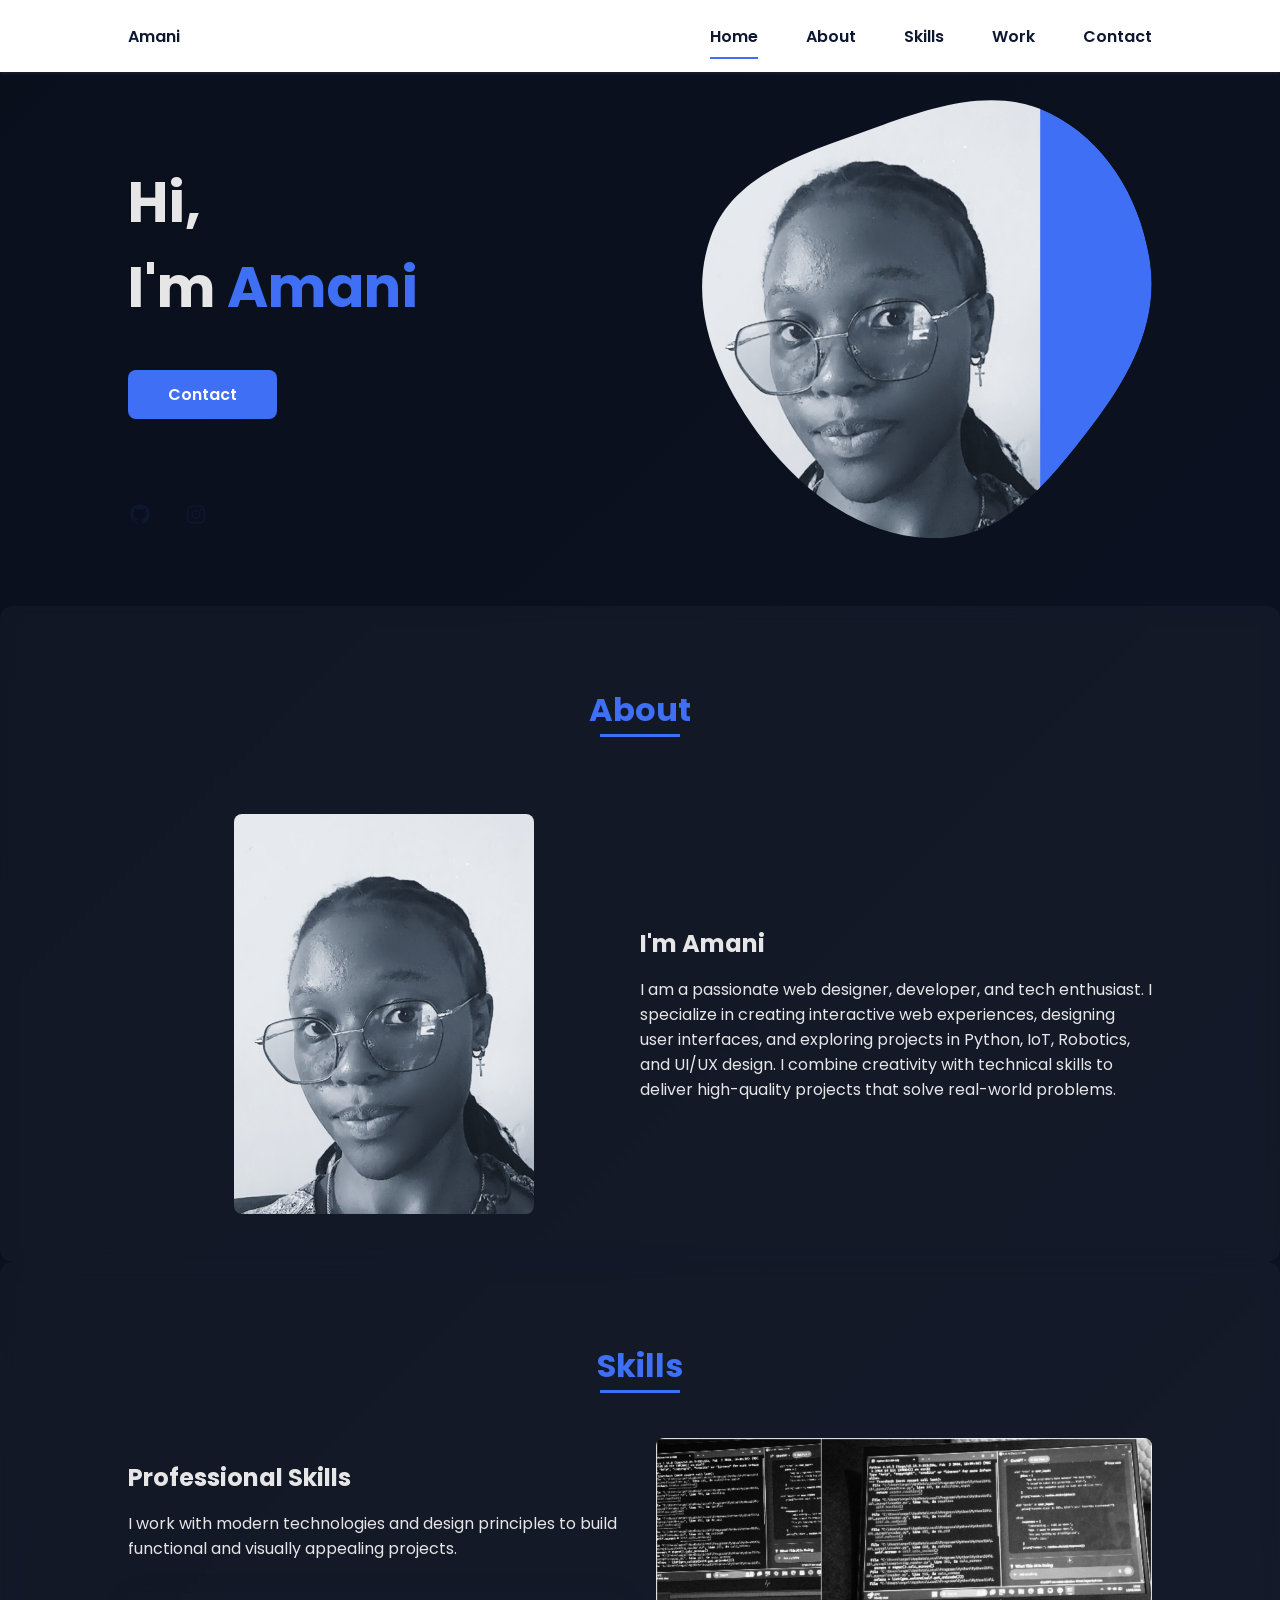
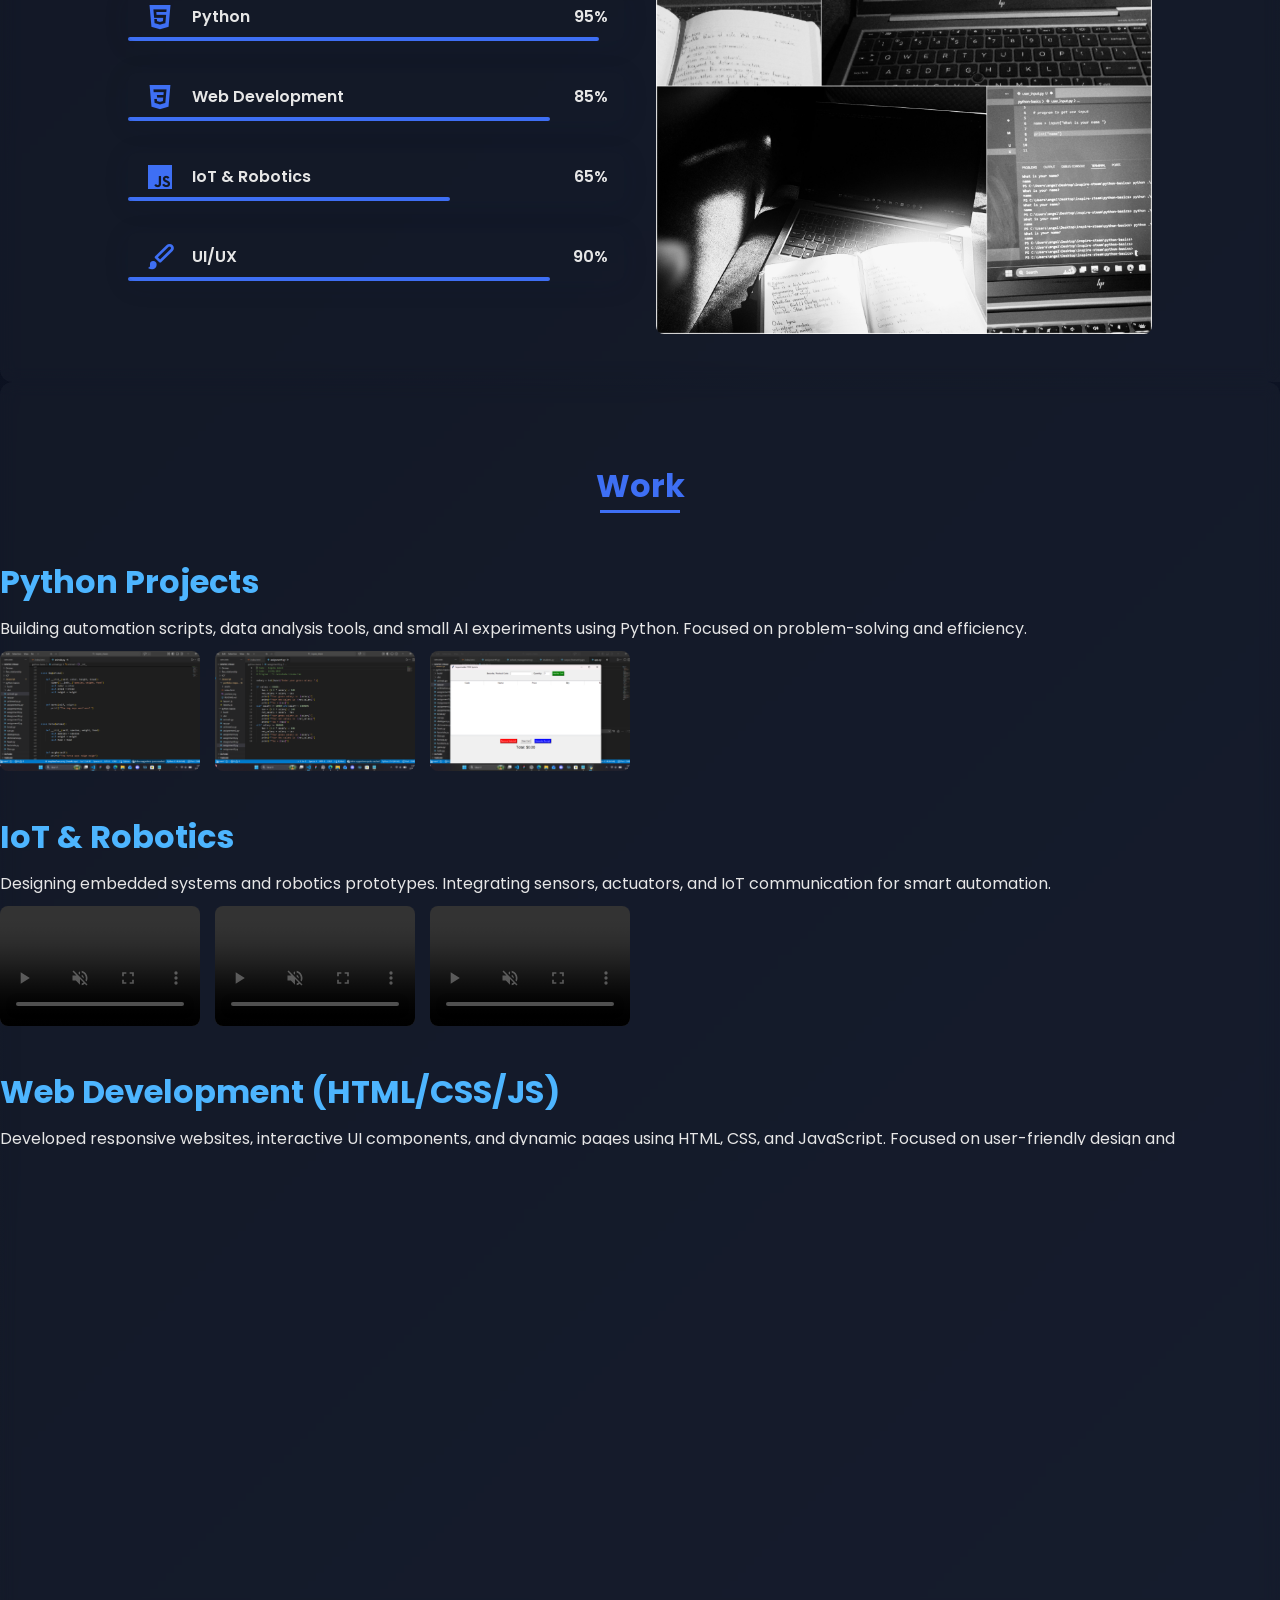
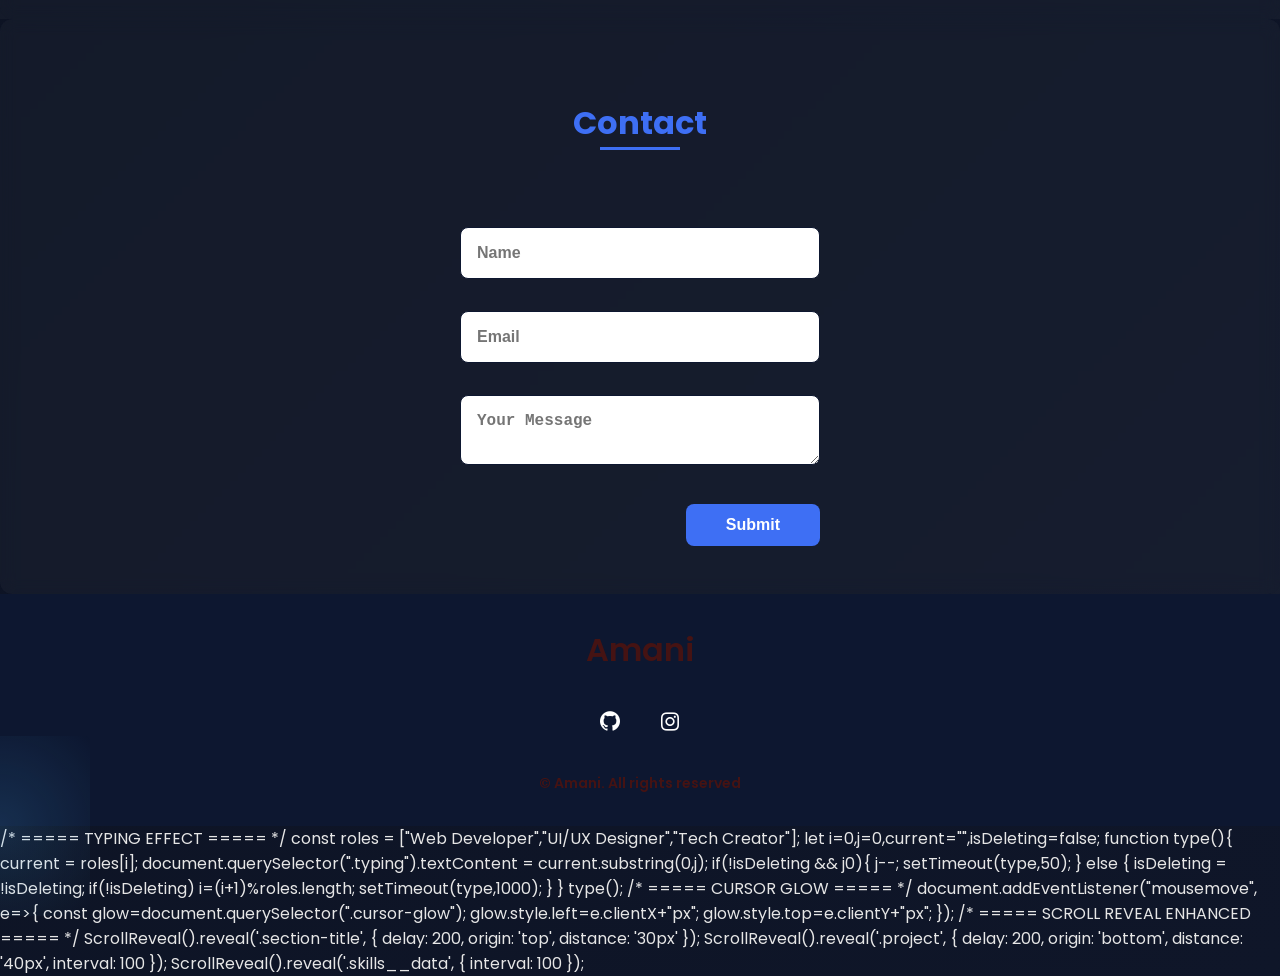
==== index.html @ 173787b5 "Update index.html" ====
<!DOCTYPE html>
<html lang="en">
<head>
    <meta charset="UTF-8">
    <meta name="viewport" content="width=device-width, initial-scale=1.0">

    <link rel="stylesheet" href="assets/css/styles.css">

    <!-- =====BOX ICONS===== -->
    <link href='https://cdn.jsdelivr.net/npm/boxicons@2.0.5/css/boxicons.min.css' rel='stylesheet'>

    <title>Amani's Portfolio</title>

    <style>
        /* ===== Modal for images/videos ===== */
        .modal {
            display: none;
            position: fixed;
            z-index: 9999;
            padding-top: 50px;
            left: 0;
            top: 0;
            width: 100%;
            height: 100%;
            overflow: auto;
            background-color: rgba(0,0,0,0.8);
        }
        .modal-content {
            margin: auto;
            display: block;
            max-width: 80%;
            max-height: 80%;
            border-radius: 10px;
            animation: zoomIn 0.3s ease;
        }
        .modal-close {
            position: absolute;
            top: 20px;
            right: 35px;
            color: #fff;
            font-size: 40px;
            font-weight: bold;
            cursor: pointer;
            transition: 0.3s;
        }
        .modal-close:hover {
            color: #4db5ff;
        }
        @keyframes zoomIn {
            from {transform: scale(0.5); opacity: 0;}
            to {transform: scale(1); opacity: 1;}
        }

        /* Project gallery */
        .project-gallery {
            display: flex;
            gap: 15px;
            overflow-x: auto;
            padding: 10px 0;
        }
        .project-gallery img, .project-gallery video {
            width: 200px;
            height: 120px;
            object-fit: cover;
            border-radius: 8px;
            cursor: pointer;
            transition: transform 0.3s, box-shadow 0.3s;
        }
        .project-gallery img:hover, .project-gallery video:hover {
            transform: scale(1.05);
            box-shadow: 0 10px 20px rgba(0,0,0,0.3);
        }

        /* Widen project titles */
        .project-title {
            font-size: 2rem;
            font-weight: bold;
            margin-bottom: 10px;
            color: #4db5ff;
        }
        /* ===== DARK THEME ENHANCEMENT ===== */
        body {
            background: linear-gradient(135deg, #0a0f1c, #0f1629);
            color: #e6e6e6;
        }
        
        /* Glass effect (non-destructive) */
        .section {
            background: rgba(255,255,255,0.03);
            backdrop-filter: blur(8px);
            border-radius: 12px;
        }
        
        /* ===== LOGO UPGRADE ===== */
        .nav__logo-container {
            display: flex;
            align-items: center;
            gap: 8px;
        }
        
        .logo {
            width: 40px;
            height: 40px;
            border-radius: 50%;
            background: linear-gradient(135deg,#4db5ff,#1f3fff);
            display: flex;
            align-items: center;
            justify-content: center;
            color: #fff;
            font-weight: bold;
            box-shadow: 0 0 12px rgba(77,181,255,0.5);
            transition: 0.3s;
        }
        .logo:hover {
            transform: scale(1.1) rotate(10deg);
        }
        
        .logo-text {
            font-size: 0.8rem;
            color: #aaa;
        }
        
        /* ===== CURSOR GLOW ===== */
        .cursor-glow {
            position: fixed;
            width: 180px;
            height: 180px;
            background: radial-gradient(circle, rgba(77,181,255,0.15), transparent);
            pointer-events: none;
            transform: translate(-50%, -50%);
            z-index: 0;
        }
        
        /* ===== PROJECT HOVER DEPTH ===== */
        .project {
            transition: 0.3s;
        }
        .project:hover {
            transform: translateY(-5px);
            box-shadow: 0 10px 25px rgba(0,0,0,0.4);
        }
        
        /* ===== SMOOTH SCROLL ===== */
        html {
            scroll-behavior: smooth;
        }
    </style>
</head>
<body>
    <!--===== HEADER =====-->
    <header class="l-header">
        <nav class="nav bd-grid">
            <div>
                <a href="#" class="nav__logo">Amani</a>
            </div>

            <div class="nav__menu" id="nav-menu">
                <ul class="nav__list">
                    <li class="nav__item"><a href="#home" class="nav__link active-link">Home</a></li>
                    <li class="nav__item"><a href="#about" class="nav__link">About</a></li>
                    <li class="nav__item"><a href="#skills" class="nav__link">Skills</a></li>
                    <li class="nav__item"><a href="#work" class="nav__link">Work</a></li>
                    <li class="nav__item"><a href="#contact" class="nav__link">Contact</a></li>
                </ul>
            </div>

            <div class="nav__toggle" id="nav-toggle">
                <i class='bx bx-menu'></i>
            </div>
        </nav>
    </header>

    <main class="l-main">
        <!--===== HOME =====-->
        <section class="home bd-grid" id="home">
            <div class="home__data">
                <h1 class="home__title">Hi,<br>I'm <span class="home__title-color">Amani</span><br> <span class="typing"></span></h1>
                <a href="#contact" class="button">Contact</a>
            </div>

            <div class="home__social">
                <a href="https://github.com/angelaaa1ww-prog/inspire-steam" target="_blank" class="home__social-icon"><i class='bx bxl-github'></i></a>
                <a href="https://www.instagram.com/instrumental_amani/" target="_blank" class="home__social-icon"><i class='bx bxl-instagram' ></i></a>
            </div>

            <div class="home__img">
                <svg class="home__blob" viewBox="0 0 479 467" xmlns="http://www.w3.org/2000/svg">
                    <mask id="mask0" mask-type="alpha">
                        <path d="M9.19024 145.964C34.0253 76.5814 114.865 54.7299 184.111 29.4823C245.804 6.98884 311.86 -14.9503 370.735 14.143C431.207 44.026 467.948 107.508 477.191 174.311C485.897 237.229 454.931 294.377 416.506 344.954C373.74 401.245 326.068 462.801 255.442 466.189C179.416 469.835 111.552 422.137 65.1576 361.805C17.4835 299.81 -17.1617 219.583 9.19024 145.964Z"/>
                    </mask>
                    <g mask="url(#mask0)">
                        <path d="M9.19024 145.964C34.0253 76.5814 114.865 54.7299 184.111 29.4823C245.804 6.98884 311.86 -14.9503 370.735 14.143C431.207 44.026 467.948 107.508 477.191 174.311C485.897 237.229 454.931 294.377 416.506 344.954C373.74 401.245 326.068 462.801 255.442 466.189C179.416 469.835 111.552 422.137 65.1576 361.805C17.4835 299.81 -17.1617 219.583 9.19024 145.964Z"/>
                        <image class="home__blob-img" x="0" y="-10" href="assets/img/BeautyPlus_20260223140613211_save.jpg"/>
                    </g>
                </svg>
            </div>
        </section>

        <!--===== ABOUT =====-->
        <section class="about section " id="about">
            <h2 class="section-title">About</h2>
            <div class="about__container bd-grid">
                <div class="about__img">
                    <img src="assets/img/BeautyPlus_20260223140613211_save.jpg" alt="Amani Profile Picture">
                </div>
                
                <div>
                    <h2 class="about__subtitle">I'm Amani</h2>
                    <p class="about__text">
                        I am a passionate web designer, developer, and tech enthusiast. I specialize in creating interactive web experiences, designing user interfaces, and exploring projects in Python, IoT, Robotics, and UI/UX design. I combine creativity with technical skills to deliver high-quality projects that solve real-world problems.
                    </p>           
                </div>                                   
            </div>
        </section>

        <!--===== SKILLS =====-->
        <section class="skills section" id="skills">
            <h2 class="section-title">Skills</h2>
            <div class="skills__container bd-grid">          
                <div>
                    <h2 class="skills__subtitle">Professional Skills</h2>
                    <p class="skills__text">I work with modern technologies and design principles to build functional and visually appealing projects.</p>

                    <div class="skills__data">
                        <div class="skills__names">
                            <i class='bx bxl-html5 skills__icon'></i>
                            <span class="skills__name">Python</span>
                        </div>
                        <div class="skills__bar skills__html"></div>
                        <div><span class="skills__percentage">95%</span></div>
                    </div>

                    <div class="skills__data">
                        <div class="skills__names">
                            <i class='bx bxl-css3 skills__icon'></i>
                            <span class="skills__name">Web Development</span>
                        </div>
                        <div class="skills__bar skills__css"></div>
                        <div><span class="skills__percentage">85%</span></div>
                    </div>

                    <div class="skills__data">
                        <div class="skills__names">
                            <i class='bx bxl-javascript skills__icon' ></i>
                            <span class="skills__name">IoT & Robotics</span>
                        </div>
                        <div class="skills__bar skills__js"></div>
                        <div><span class="skills__percentage">65%</span></div>
                    </div>

                    <div class="skills__data">
                        <div class="skills__names">
                            <i class='bx bxs-paint skills__icon'></i>
                            <span class="skills__name">UI/UX</span>
                        </div>
                        <div class="skills__bar skills__ux"></div>
                        <div><span class="skills__percentage">90%</span></div>
                    </div>
                </div>
                
                <div>              
                    <img src="assets/img/1234.jpg" alt="" class="skills__img">
                </div>
            </div>
        </section>

        <!--===== WORK =====-->
        <section class="work section" id="work">
            <h2 class="section-title">Work</h2>
            
            <!-- Python Project -->
            <div class="project">
                <h3 class="project-title">Python Projects</h3>
                <p>Building automation scripts, data analysis tools, and small AI experiments using Python. Focused on problem-solving and efficiency.</p>
                <div class="project-gallery">
                    <img src="assets/img/Screenshot 2026-03-26 153651.png" alt="Python Demo 1" onclick="openModal(this)">
                    <img src="assets/img/Screenshot 2026-03-26 153902.png" alt="Python Demo 2" onclick="openModal(this)">
                    <img src="assets/img/Screenshot 2026-03-26 154203.png" alt="Python Demo 3" onclick="openModal(this)">
                </div>
            </div>

            <!-- IoT & Robotics Project -->
            <div class="project">
                <h3 class="project-title">IoT & Robotics</h3>
                <p>Designing embedded systems and robotics prototypes. Integrating sensors, actuators, and IoT communication for smart automation.</p>
                <div class="project-gallery">
                    <video src="assets/img/demo2.mp4" onclick="openModal(this)" controls muted></video>
                    <video src="assets/img/demo1.mp4" onclick="openModal(this)" controls muted></video>
                    <video src="assets/img/demo.mp4" onclick="openModal(this)" controls muted></video>
                   
                </div>
            </div>

            <!-- Web Development Project -->
            <div class="project">
                <h3 class="project-title">Web Development (HTML/CSS/JS)</h3>
                <p>Developed responsive websites, interactive UI components, and dynamic pages using HTML, CSS, and JavaScript. Focused on user-friendly design and performance.</p>
                <div class="project-gallery">
                    <img src="assets/img/Screenshot 2026-03-26 154733.png" alt="Web Demo 1" onclick="openModal(this)">
                    <img src="assets/img/Screenshot 2026-03-26 154754.png" alt="Web Demo 2" onclick="openModal(this)">
                    <img src="assets/img/Screenshot 2026-03-26 155034.png" alt="Web Demo 3" onclick="openModal(this)">
                </div>
            </div>

            <!-- UI/UX Project -->
            <div class="project">
                <h3 class="project-title">UI/UX Design</h3>
                <p>Creating wireframes, prototypes, and visual designs to improve usability and user experience across web and mobile platforms.</p>
                <div class="project-gallery">
                    <img src="assets/img/uiux1.jpg" alt="UI/UX Demo 1" onclick="openModal(this)">
                    <img src="assets/img/uiux2.jpg" alt="UI/UX Demo 2" onclick="openModal(this)">
                    <img src="assets/img/uiux3.jpg" alt="UI/UX Demo 3" onclick="openModal(this)">
                </div>
            </div>
        </section>

        <!--===== CONTACT =====-->
        <section class="contact section" id="contact">
            <h2 class="section-title">Contact</h2>

            <div class="contact__container bd-grid">
                <form action="" class="contact__form">
                    <input type="text" placeholder="Name" class="contact__input">
                    <input type="email" placeholder="Email" class="contact__input">
                    <textarea placeholder="Your Message" class="contact__input"></textarea>
                    <input type="submit" value="Submit" class="contact__button button">
                </form>
            </div>
        </section>
    </main>

    <!--===== FOOTER =====-->
    <footer class="footer">
        <p class="footer__title">Amani</p>
        <div class="footer__social">
            <a href="https://github.com/angelaaa1ww-prog/Amani" class="footer__icon"><i class='bx bxl-github' ></i></a>
            <a href="https://www.instagram.com/instrumental_amani/" class="footer__icon"><i class='bx bxl-instagram' ></i></a>
        </div>
        <p class="footer__copy">&#169; Amani. All rights reserved</p>
    </footer>

    <!--===== SCROLL REVEAL =====-->
    <script src="https://unpkg.com/scrollreveal"></script>

    <!--===== MAIN JS =====-->
    <script src="assets/js/main.js"></script>

    <script>
        // Modal open/close
        function openModal(element){
            let modal = document.createElement('div');
            modal.className = 'modal';
            modal.onclick = function(){ document.body.removeChild(modal); };
            
            let content;
            if(element.tagName === 'IMG'){
                content = document.createElement('img');
                content.src = element.src;
            } else if(element.tagName === 'VIDEO'){
                content = document.createElement('video');
                content.src = element.src;
                content.controls = true;
                content.autoplay = true;
            }
            content.className = 'modal-content';
            modal.appendChild(content);

            let closeBtn = document.createElement('span');
            closeBtn.innerHTML = '&times;';
            closeBtn.className = 'modal-close';
            closeBtn.onclick = function(e){
                e.stopPropagation();
                document.body.removeChild(modal);
            };
            modal.appendChild(closeBtn);

            document.body.appendChild(modal);
            modal.style.display = 'block';
        }
    </script>
    <div class="cursor-glow"></div>
            /* ===== TYPING EFFECT ===== */
        const roles = ["Web Developer","UI/UX Designer","Tech Creator"];
        let i=0,j=0,current="",isDeleting=false;
        
        function type(){
            current = roles[i];
            document.querySelector(".typing").textContent = current.substring(0,j);
        
            if(!isDeleting && j<current.length){
                j++;
                setTimeout(type,100);
            } else if(isDeleting && j>0){
                j--;
                setTimeout(type,50);
            } else {
                isDeleting = !isDeleting;
                if(!isDeleting) i=(i+1)%roles.length;
                setTimeout(type,1000);
            }
        }
        type();
        
        /* ===== CURSOR GLOW ===== */
        document.addEventListener("mousemove", e=>{
            const glow=document.querySelector(".cursor-glow");
            glow.style.left=e.clientX+"px";
            glow.style.top=e.clientY+"px";
        });
        
        /* ===== SCROLL REVEAL ENHANCED ===== */
        ScrollReveal().reveal('.section-title', { delay: 200, origin: 'top', distance: '30px' });
        ScrollReveal().reveal('.project', { delay: 200, origin: 'bottom', distance: '40px', interval: 100 });
        ScrollReveal().reveal('.skills__data', { interval: 100 });
</body>
</html>
---- assets/css/styles.css ----
@import url(https://fonts.googleapis.com/css2?family=Poppins:wght@400;600;700&display=swap);h1,h2,p,ul{margin:0}.footer__social,.nav__item,.section-title,.skills__text{margin-bottom:var(--mb-4)}.bd-grid,.skills__icon{margin-right:var(--mb-2)}.button,.contact__input,.footer,.nav,.skills__data{font-weight:var(--font-semi)}:root{--header-height:3rem;--font-semi:600;--hue-color:224;--first-color:hsl(var(--hue-color), 89%, 60%);--second-color:hsl(var(--hue-color), 56%, 12%);--body-font:"Poppins",sans-serif;--big-font-size:2rem;--h2-font-size:1.25rem;--normal-font-size:.938rem;--smaller-font-size:.75rem;--mb-2:1rem;--mb-4:2rem;--mb-5:2.5rem;--mb-6:3rem;--z-back:-10;--z-fixed:100}@media screen and (min-width:968px){:root{--big-font-size:3.5rem;--h2-font-size:2rem;--normal-font-size:1rem;--smaller-font-size:.875rem}}*,::after,::before{box-sizing:border-box}html{scroll-behavior:smooth}body{margin:var(--header-height) 0 0 0;font-family:var(--body-font);font-size:var(--normal-font-size);color:var(--second-color)}ul{padding:0;list-style:none}a{text-decoration:none}img{max-width:100%;height:auto;display:block}.section-title{position:relative;font-size:var(--h2-font-size);color:var(--first-color);margin-top:var(--mb-2);text-align:center}.section-title::after{position:absolute;content:"";width:64px;height:.18rem;left:0;right:0;margin:auto;top:2rem;background-color:var(--first-color)}.section{padding-top:3rem;padding-bottom:2rem}.bd-grid{max-width:1024px;display:grid;margin-left:var(--mb-2)}.l-header{width:100%;position:fixed;top:0;left:0;z-index:var(--z-fixed);background-color:#fff;box-shadow:0 1px 4px rgba(146,161,176,.15)}.skills__data,.work__img{box-shadow:0 4px 25px rgba(14,36,49,.15);border-radius:.5rem}.nav{height:var(--header-height);display:flex;justify-content:space-between;align-items:center}@media screen and (max-width:767px){.nav__menu{position:fixed;top:var(--header-height);right:-100%;width:80%;height:100%;padding:2rem;background-color:var(--second-color);transition:.5s}}.home,.nav__link,.nav__link:hover{position:relative}.button,.skills__bar{background-color:var(--first-color)}.nav__link{color:#fff}.nav__logo,.nav__toggle{color:var(--second-color)}.active-link::after,.nav__link:hover::after{position:absolute;content:"";width:100%;height:.18rem;left:0;top:2rem;background-color:var(--first-color)}.nav__toggle{font-size:1.5rem;cursor:pointer}.home__social-icon:hover,.home__title-color{color:var(--first-color)}.show{right:0}.home{row-gap:5rem;padding:4rem 0 5rem}.home__data{align-self:center}.home__title{font-size:var(--big-font-size);margin-bottom:var(--mb-5)}.about__subtitle,.home__social-icon,.skills__subtitle{margin-bottom:var(--mb-2)}.home__social{display:flex;flex-direction:column}.home__social-icon{width:max-content;font-size:1.5rem;color:var(--second-color)}.home__img{position:absolute;right:0;bottom:0;width:260px}.home__blob{fill:var(--first-color)}.home__blob-img{width:360px}.button{display:inline-block;color:#fff;padding:.75rem 2.5rem;border-radius:.5rem;transition:.3s}.button:hover{box-shadow:0 10px 36px rgba(0,0,0,.15)}.about__container,.skills__container{row-gap:2rem;text-align:center}.contact__input,.footer__title,.skills__data{margin-bottom:var(--mb-4)}.about__img{justify-self:center}.about__img img{width:200px;border-radius:.5rem}.skills__data{display:flex;justify-content:space-between;align-items:center;position:relative;padding:.5rem 1rem}.skills__icon{font-size:2rem;color:var(--first-color)}.contact__button,.contact__input{outline:0;font-size:var(--normal-font-size)}.skills__names{display:flex;align-items:center}.skills__bar{position:absolute;left:0;bottom:0;height:.25rem;border-radius:.5rem;z-index:var(--z-back)}.skills__html{width:95%}.skills__css,.skills__ux{width:85%}.skills__js{width:65%}.skills__img{border-radius:.5rem}.work__container{row-gap:2rem}.work__img{overflow:hidden}.work__img img{transition:1s}.work__img img:hover{transform:scale(1.1)}.contact__input{width:100%;padding:1rem;border-radius:.5rem;border:1.5px solid var(--second-color)}.contact__button{display:block;border:none;cursor:pointer;margin-left:auto}.footer{background-color:var(--second-color);color:#451313;text-align:center;padding:2rem 0}.footer__title{font-size:2rem}.footer__icon{font-size:1.5rem;color:#fff;margin:0 var(--mb-2)}.footer__copy{font-size:var(--smaller-font-size)}@media screen and (max-width:320px){.home{row-gap:2rem}.home__img{width:200px}}@media screen and (min-width:576px){.home{padding:4rem 0 2rem}.home__social{padding-top:0;padding-bottom:2.5rem;flex-direction:row;align-self:flex-end}.home__social-icon{margin-bottom:0;margin-right:var(--mb-4)}.home__img{width:300px;bottom:25%}.about__container{grid-template-columns:repeat(2,1fr);align-items:center;text-align:initial}.skills__container{grid-template-columns:0.7fr;justify-content:center;column-gap:1rem}.work__container{grid-template-columns:repeat(2,1fr);column-gap:2rem;padding-top:2rem}.contact__form{width:360px;padding-top:2rem}.contact__container{justify-items:center}}@media screen and (min-width:768px){body{margin:0}.section{padding-top:4rem;padding-bottom:3rem}.section-title{margin-bottom:var(--mb-6)}.section-title::after{width:80px;top:3rem}.nav{height:calc(var(--header-height) + 1.5rem)}.nav__list{display:flex;padding-top:0}.nav__item{margin-left:var(--mb-6);margin-bottom:0}.nav__toggle{display:none}.nav__link{color:var(--second-color)}.home{padding:8rem 0 2rem}.home__img{width:400px;bottom:10%}.about__container{padding-top:2rem}.about__img img{width:300px}.skills__container{grid-template-columns:repeat(2,1fr);column-gap:2rem;align-items:center;text-align:initial}.work__container{grid-template-columns:repeat(3,1fr);column-gap:2rem}}@media screen and (min-width:992px){.bd-grid{margin-left:auto;margin-right:auto}.home{padding:10rem 0 2rem}.home__img{width:450px}}
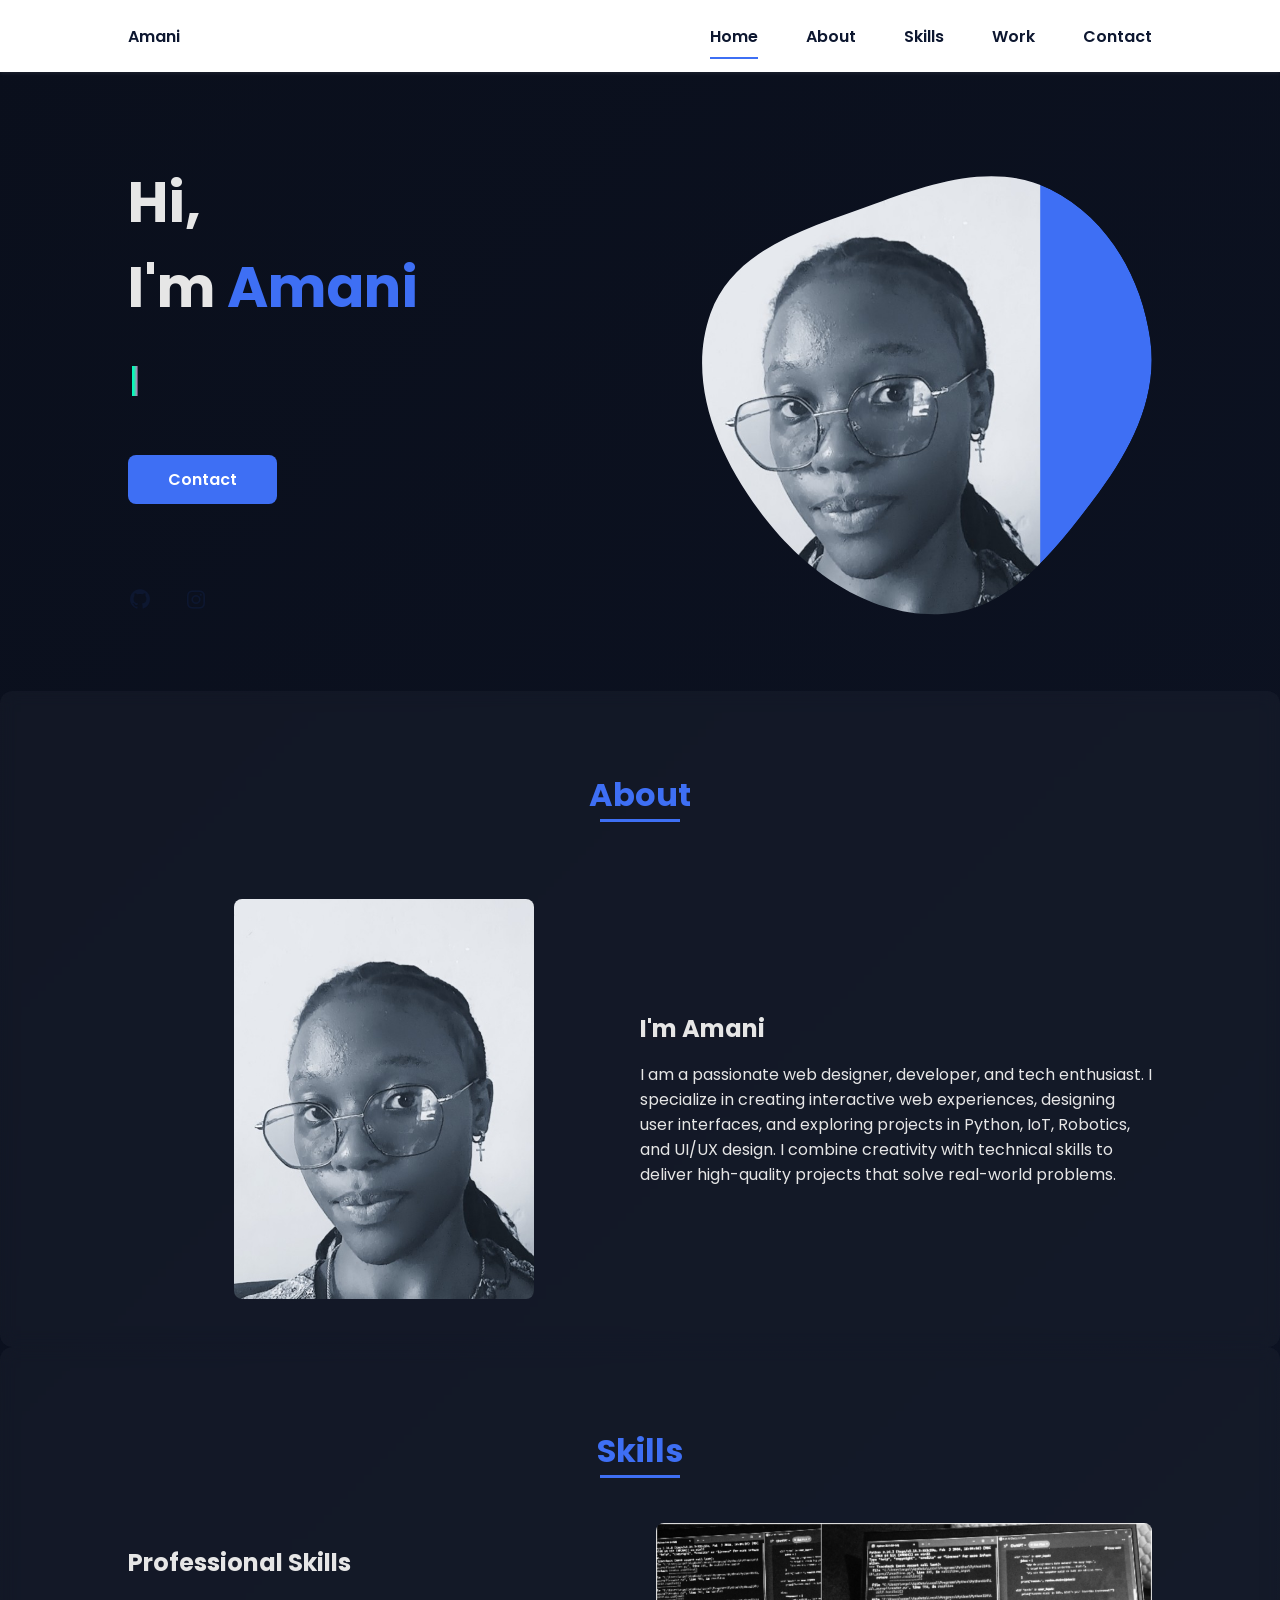
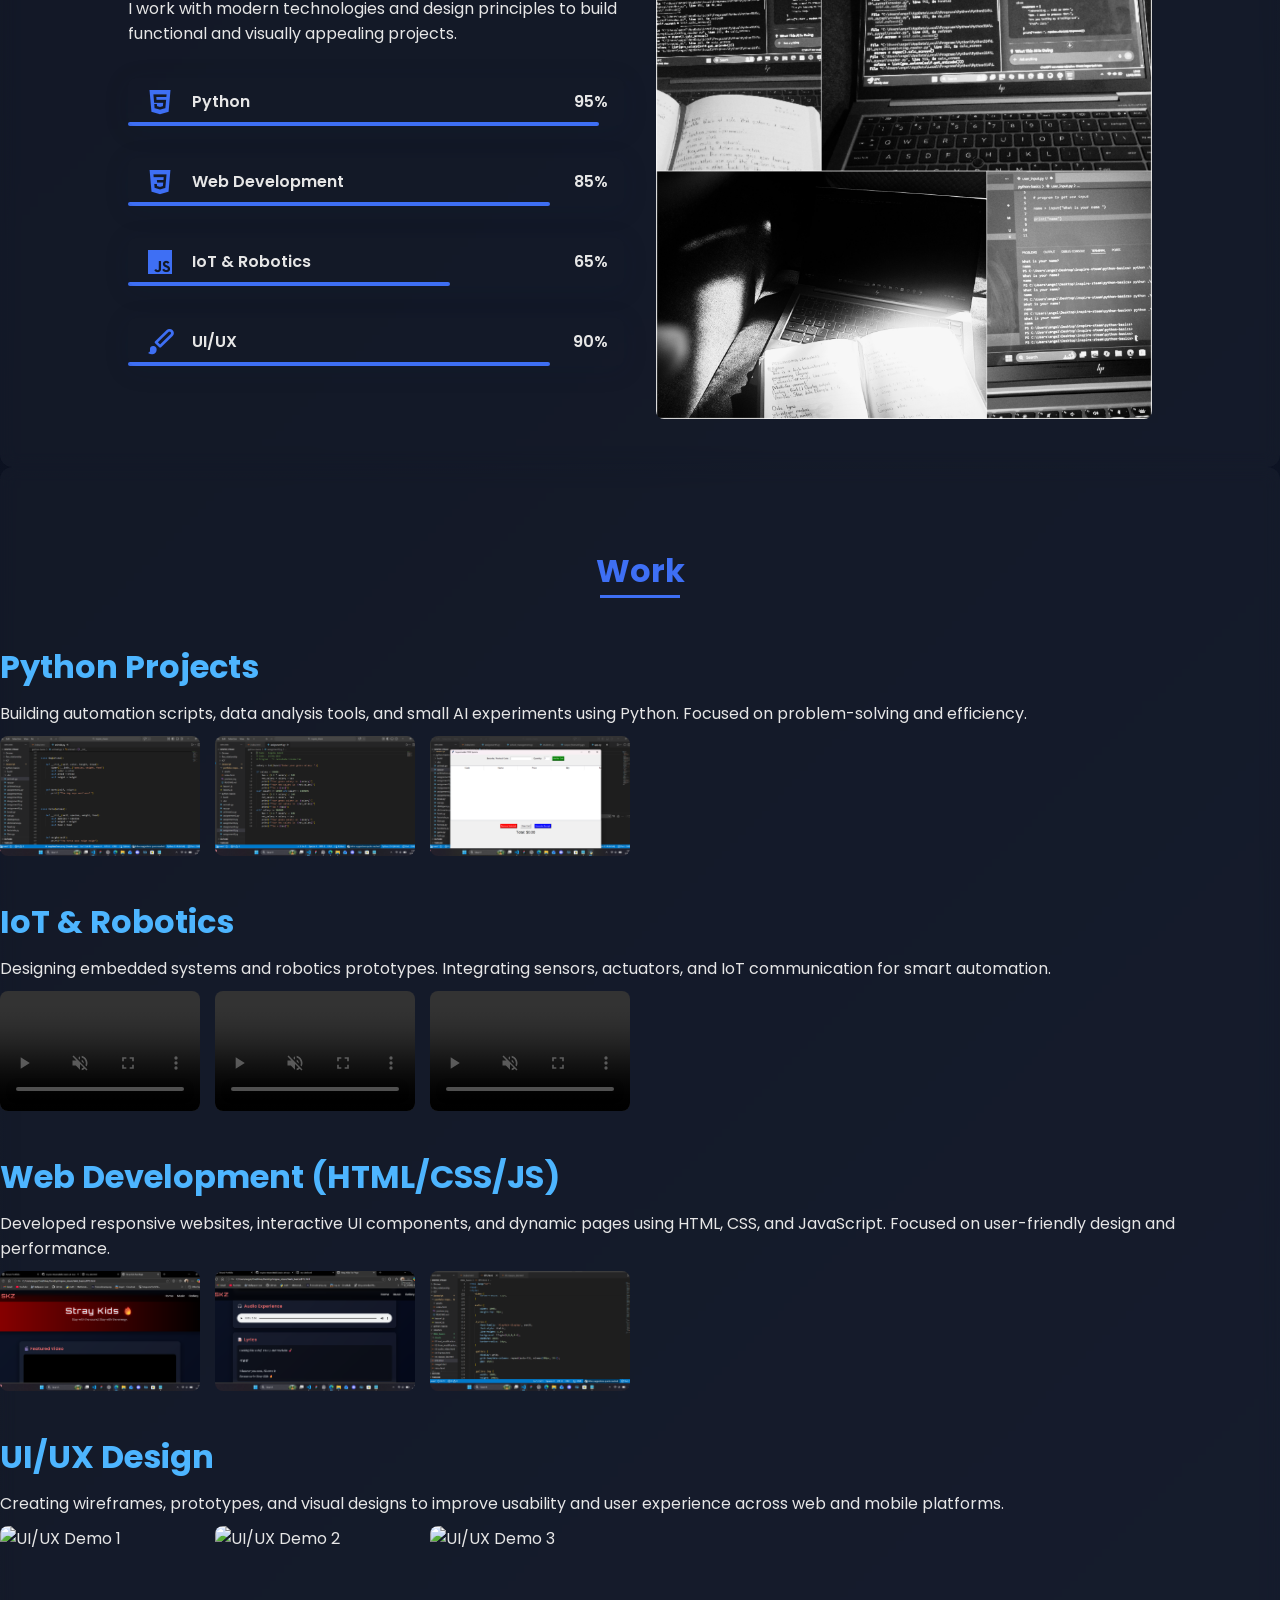
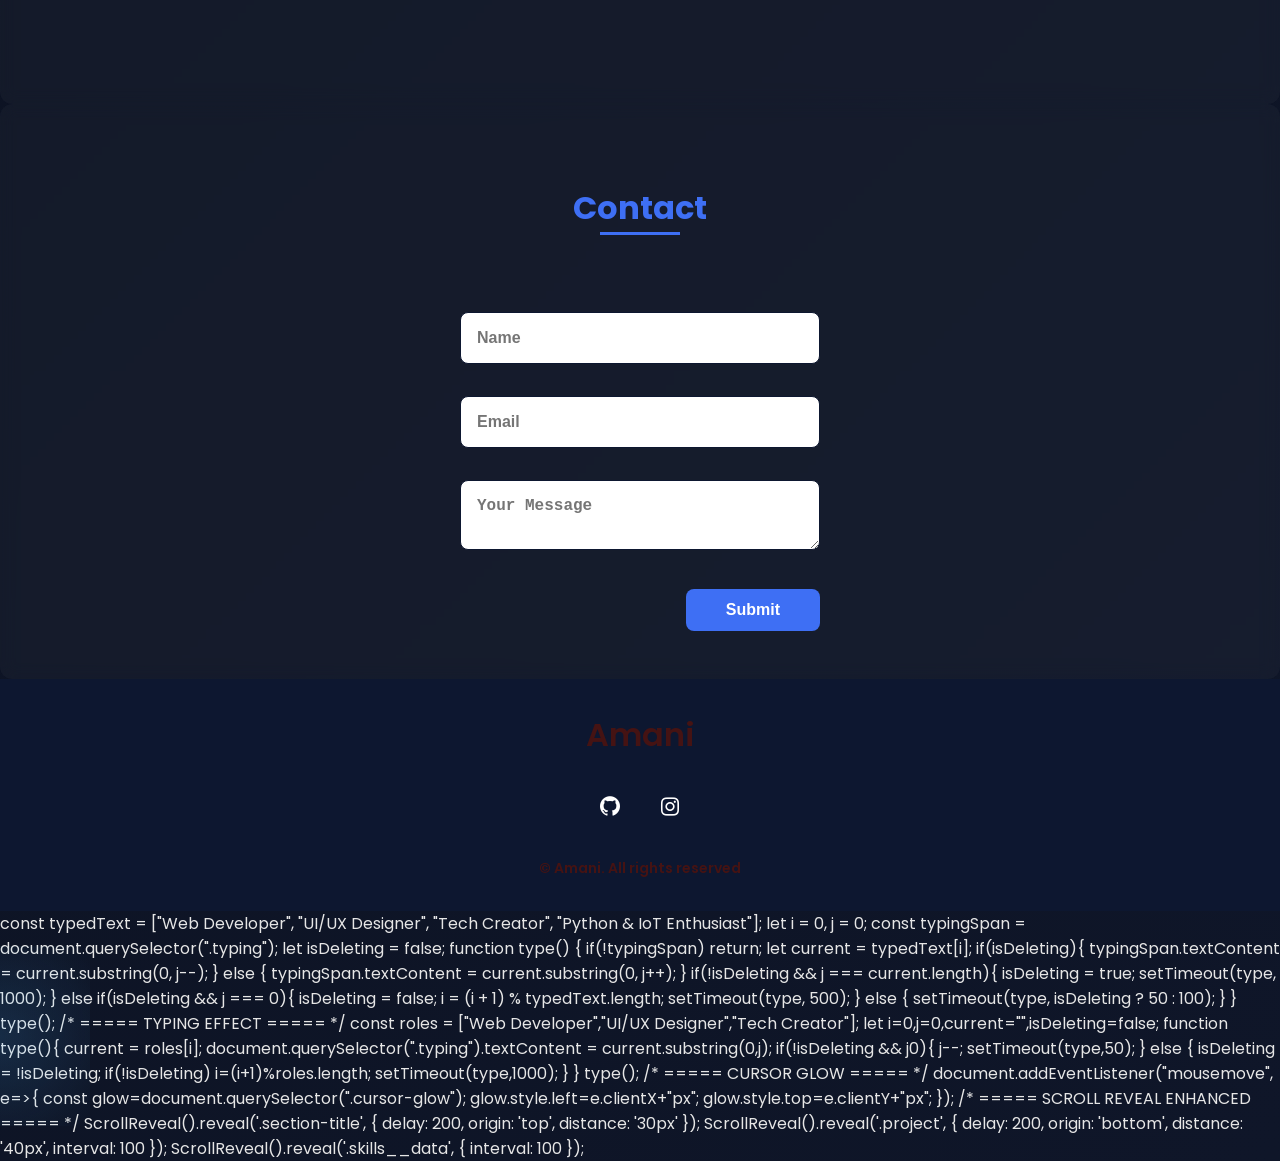
==== commit 1e3eb94b: "Update index.html" ====
--- a/index.html
+++ b/index.html
@@ -144,6 +144,43 @@
         html {
             scroll-behavior: smooth;
         }
+        /* ===== HERO TYPING COLOR ===== */
+        .typing {
+            color: #4db5ff; /* bright blue, matches accent */
+            font-weight: bold;
+            font-size: 2rem; /* similar size to "A Web Designer" */
+            display: inline-block;
+        }
+        /* Gradient + Glow typing effect */
+    .typing {
+        font-weight: bold;
+        font-size: 2rem;
+        display: inline-block;
+        background: linear-gradient(90deg, #4db5ff, #00ffb3, #ff4db5);
+        -webkit-background-clip: text;
+        -webkit-text-fill-color: transparent;
+        animation: glow 1.5s ease-in-out infinite alternate;
+        position: relative;
+    }
+    
+    .typing::after {
+        content: '|';
+        margin-left: 2px;
+        animation: blink 0.7s infinite;
+    }
+    
+    /* glow pulse */
+    @keyframes glow {
+        0% { filter: drop-shadow(0 0 5px #4db5ff); }
+        50% { filter: drop-shadow(0 0 15px #00ffb3); }
+        100% { filter: drop-shadow(0 0 20px #ff4db5); }
+    }
+    
+    /* blinking cursor */
+    @keyframes blink {
+        0%, 50%, 100% { opacity: 1; }
+        25%, 75% { opacity: 0; }
+    }
     </style>
 </head>
 <body>
@@ -174,7 +211,9 @@
         <!--===== HOME =====-->
         <section class="home bd-grid" id="home">
             <div class="home__data">
-                <h1 class="home__title">Hi,<br>I'm <span class="home__title-color">Amani</span><br> <span class="typing"></span></h1>
+                <h1 class="home__title">Hi,<br>I'm <span class="home__title-color">Amani</span><br>
+                    <span class="typing"></span>
+                </h1>
                 <a href="#contact" class="button">Contact</a>
             </div>
 
@@ -378,6 +417,34 @@
             modal.style.display = 'block';
         }
     </script>
+            const typedText = ["Web Developer", "UI/UX Designer", "Tech Creator", "Python & IoT Enthusiast"];
+        let i = 0, j = 0;
+        const typingSpan = document.querySelector(".typing");
+        let isDeleting = false;
+        
+        function type() {
+            if(!typingSpan) return;
+        
+            let current = typedText[i];
+            if(isDeleting){
+                typingSpan.textContent = current.substring(0, j--);
+            } else {
+                typingSpan.textContent = current.substring(0, j++);
+            }
+        
+            if(!isDeleting && j === current.length){
+                isDeleting = true;
+                setTimeout(type, 1000);
+            } else if(isDeleting && j === 0){
+                isDeleting = false;
+                i = (i + 1) % typedText.length;
+                setTimeout(type, 500);
+            } else {
+                setTimeout(type, isDeleting ? 50 : 100);
+            }
+        }
+        
+        type();
     <div class="cursor-glow"></div>
             /* ===== TYPING EFFECT ===== */
         const roles = ["Web Developer","UI/UX Designer","Tech Creator"];
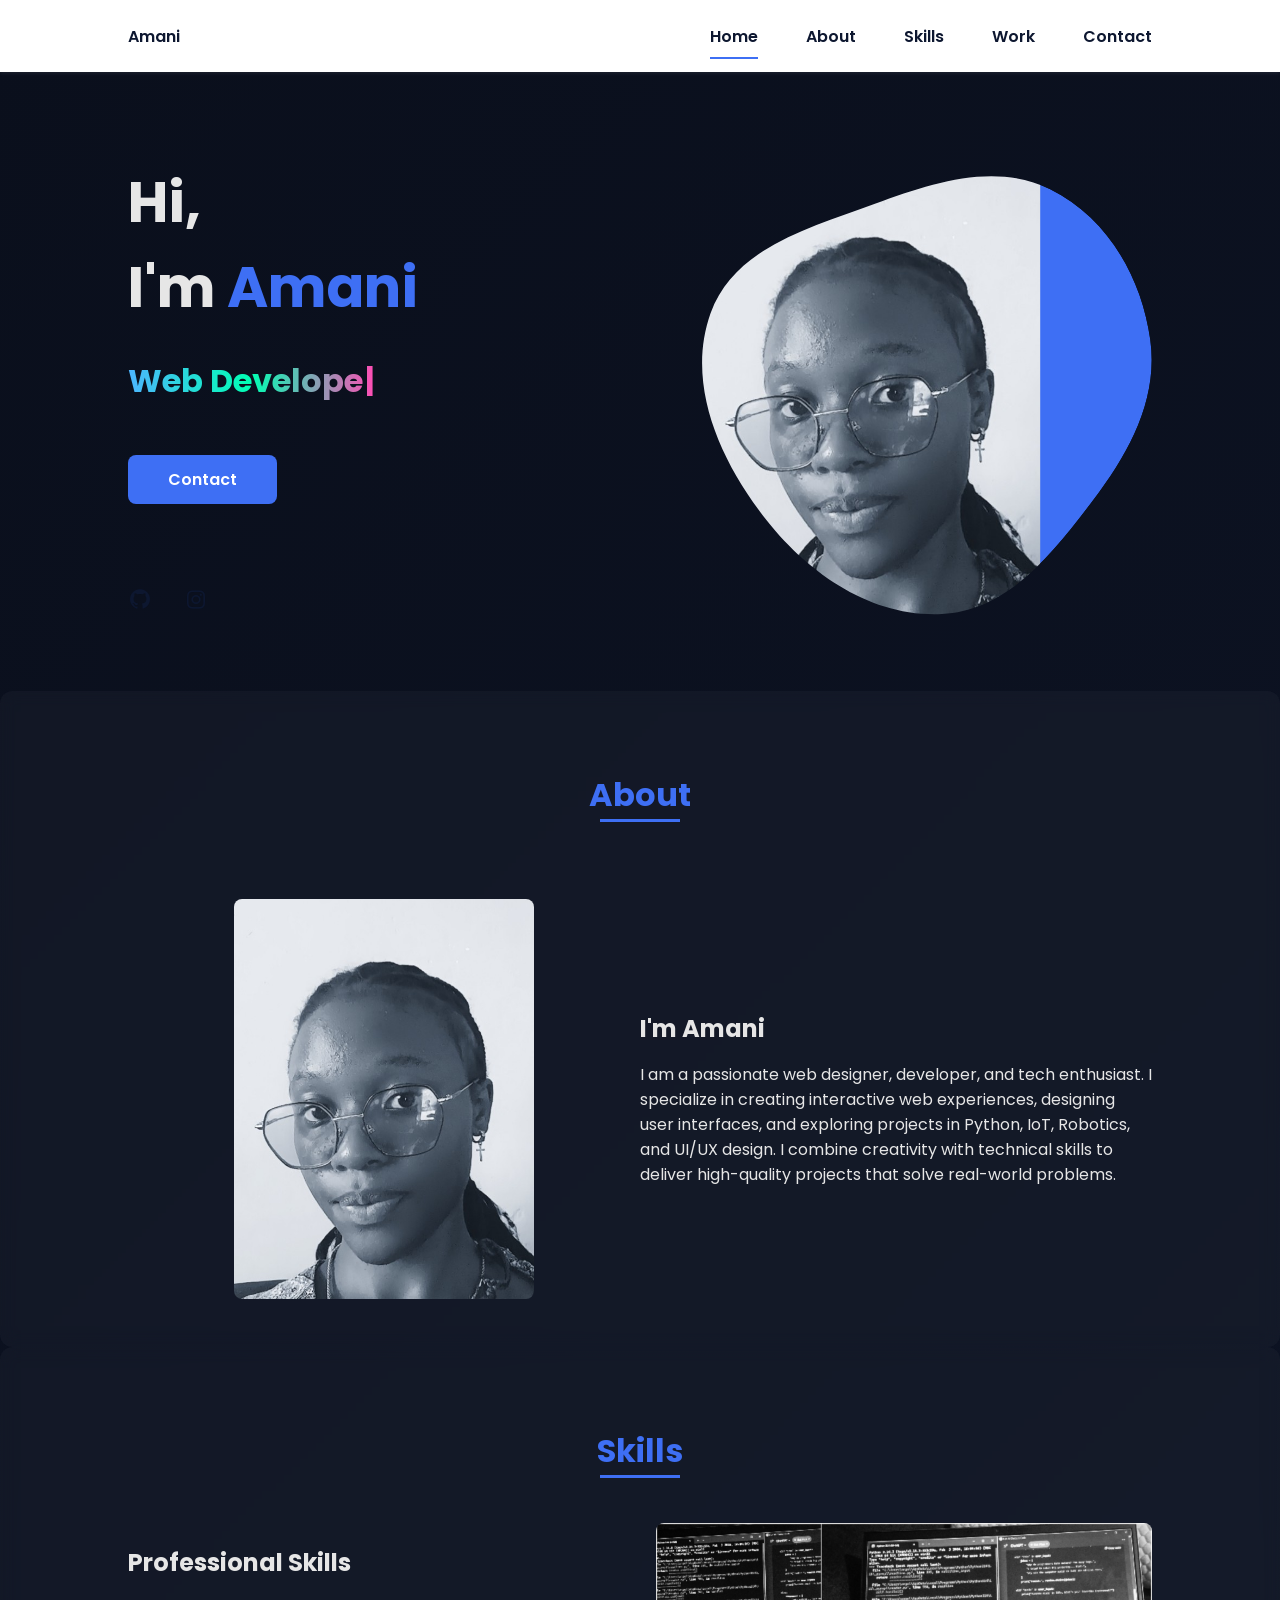
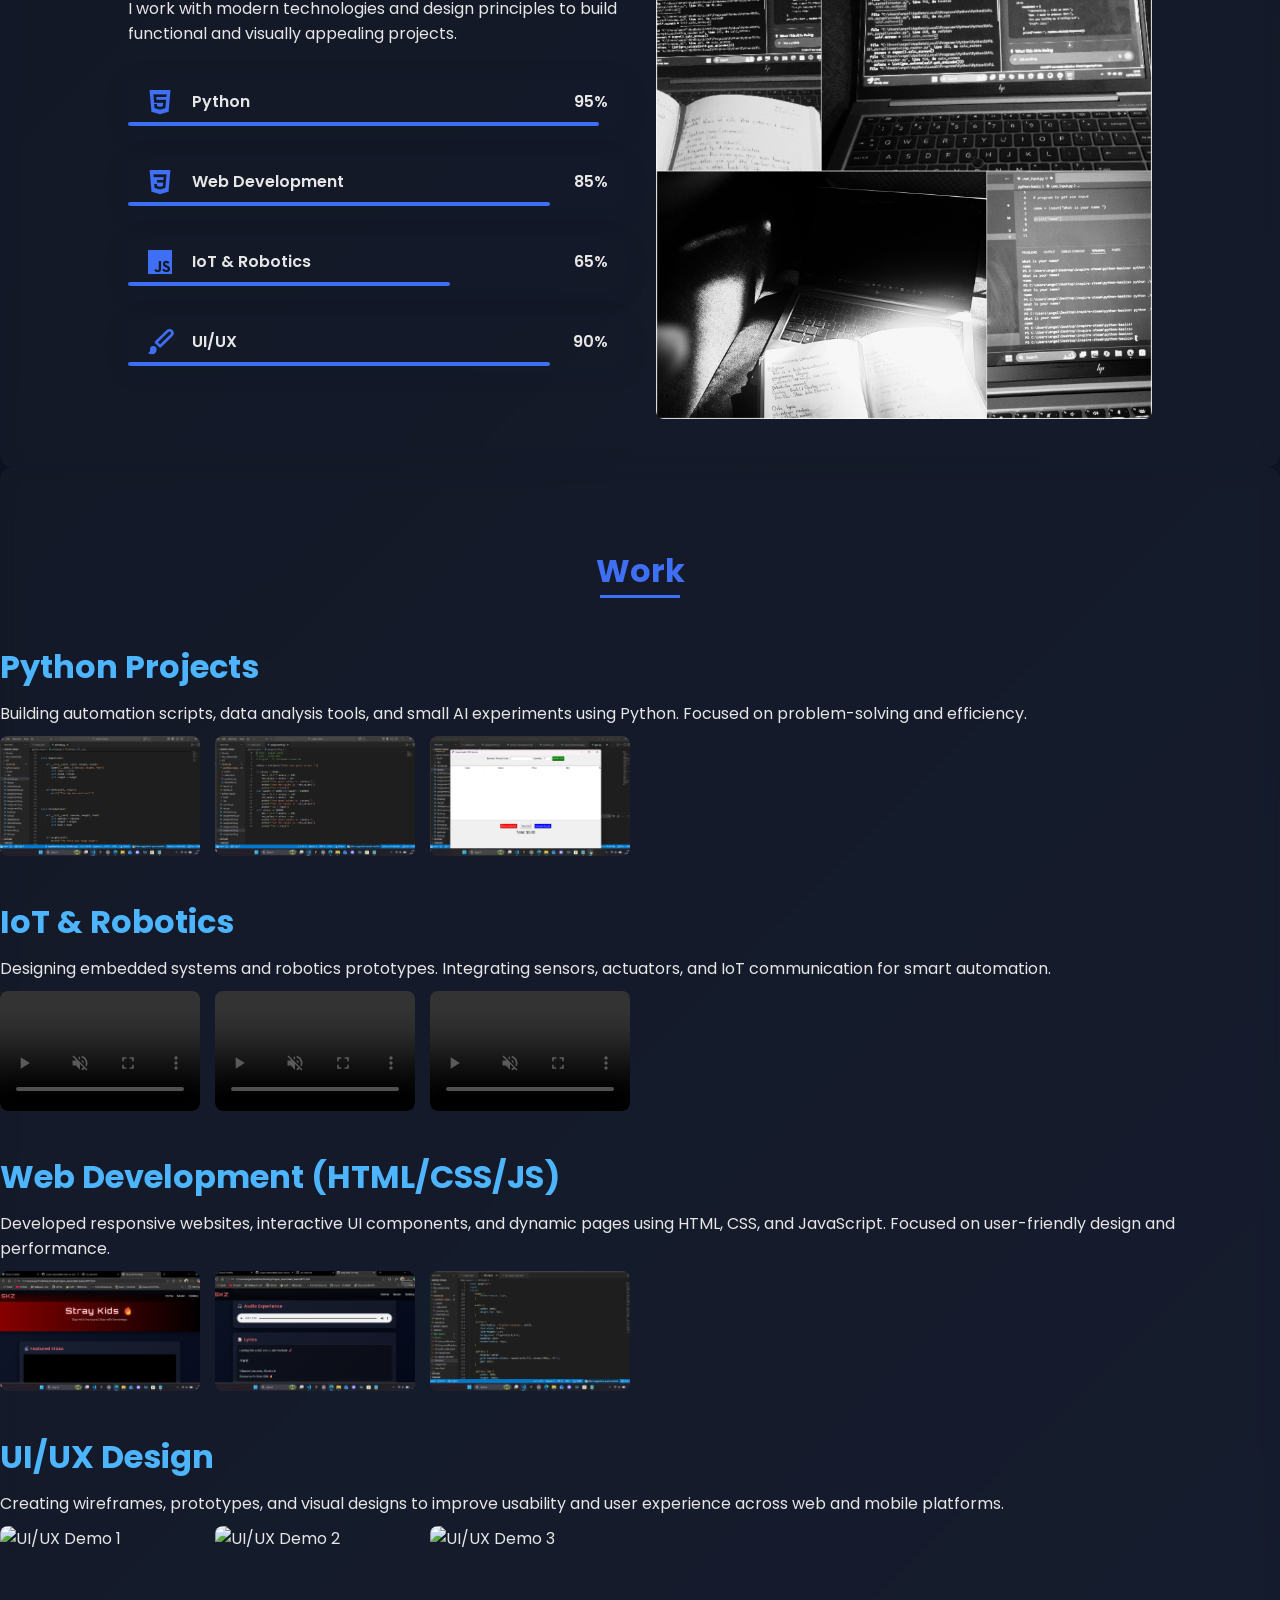
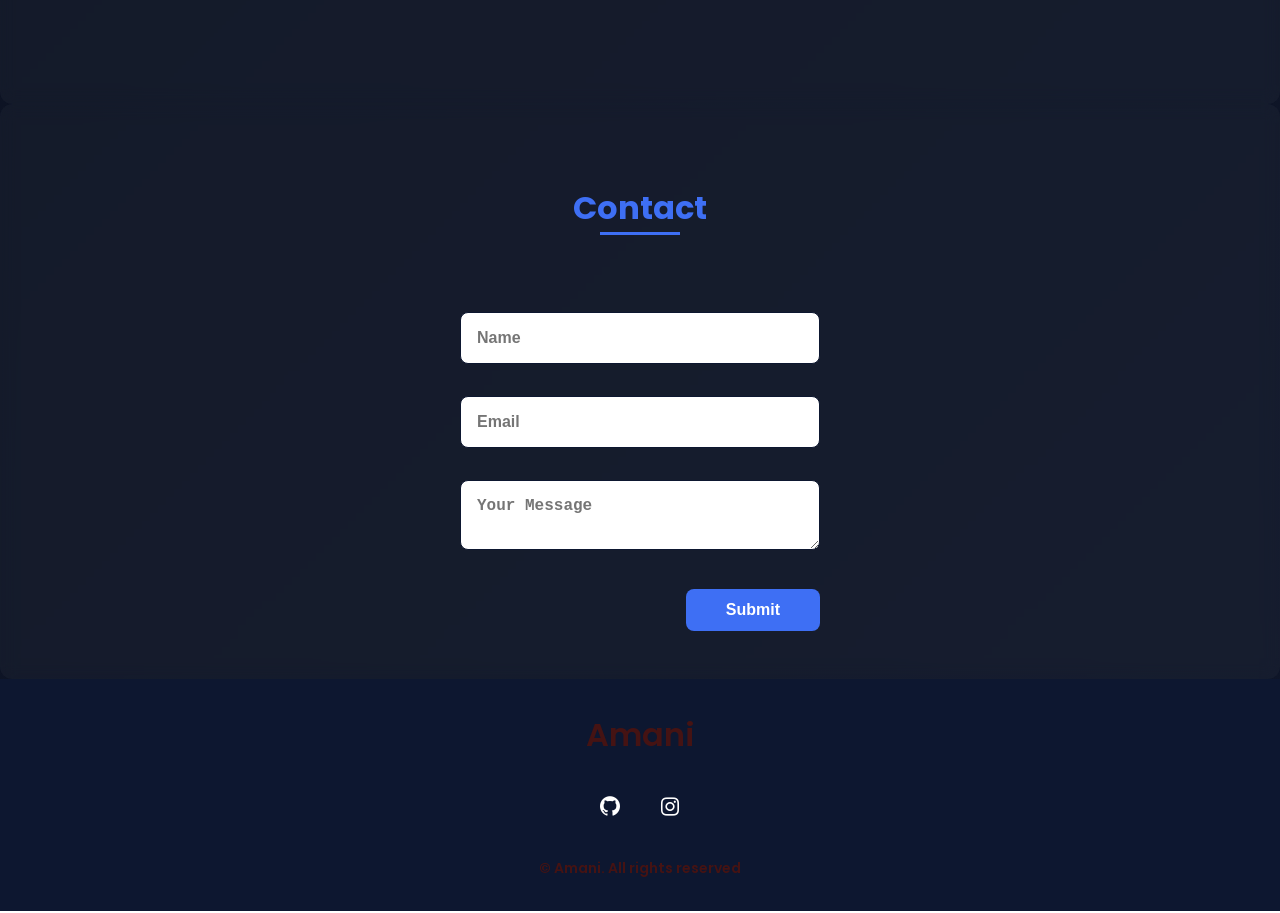
==== commit 0b81157d: "Update index.html" ====
--- a/index.html
+++ b/index.html
@@ -417,21 +417,23 @@
             modal.style.display = 'block';
         }
     </script>
-            const typedText = ["Web Developer", "UI/UX Designer", "Tech Creator", "Python & IoT Enthusiast"];
+    <script>
+    document.addEventListener("DOMContentLoaded", function() {
+        const typedText = ["Web Developer", "UI/UX Designer", "Tech Creator", "Python & IoT Enthusiast"];
         let i = 0, j = 0;
         const typingSpan = document.querySelector(".typing");
         let isDeleting = false;
-        
+    
         function type() {
             if(!typingSpan) return;
-        
+    
             let current = typedText[i];
             if(isDeleting){
                 typingSpan.textContent = current.substring(0, j--);
             } else {
                 typingSpan.textContent = current.substring(0, j++);
             }
-        
+    
             if(!isDeleting && j === current.length){
                 isDeleting = true;
                 setTimeout(type, 1000);
@@ -443,41 +445,9 @@
                 setTimeout(type, isDeleting ? 50 : 100);
             }
         }
-        
+    
         type();
-    <div class="cursor-glow"></div>
-            /* ===== TYPING EFFECT ===== */
-        const roles = ["Web Developer","UI/UX Designer","Tech Creator"];
-        let i=0,j=0,current="",isDeleting=false;
-        
-        function type(){
-            current = roles[i];
-            document.querySelector(".typing").textContent = current.substring(0,j);
-        
-            if(!isDeleting && j<current.length){
-                j++;
-                setTimeout(type,100);
-            } else if(isDeleting && j>0){
-                j--;
-                setTimeout(type,50);
-            } else {
-                isDeleting = !isDeleting;
-                if(!isDeleting) i=(i+1)%roles.length;
-                setTimeout(type,1000);
-            }
-        }
-        type();
-        
-        /* ===== CURSOR GLOW ===== */
-        document.addEventListener("mousemove", e=>{
-            const glow=document.querySelector(".cursor-glow");
-            glow.style.left=e.clientX+"px";
-            glow.style.top=e.clientY+"px";
-        });
-        
-        /* ===== SCROLL REVEAL ENHANCED ===== */
-        ScrollReveal().reveal('.section-title', { delay: 200, origin: 'top', distance: '30px' });
-        ScrollReveal().reveal('.project', { delay: 200, origin: 'bottom', distance: '40px', interval: 100 });
-        ScrollReveal().reveal('.skills__data', { interval: 100 });
+    });
+</script>
 </body>
 </html>
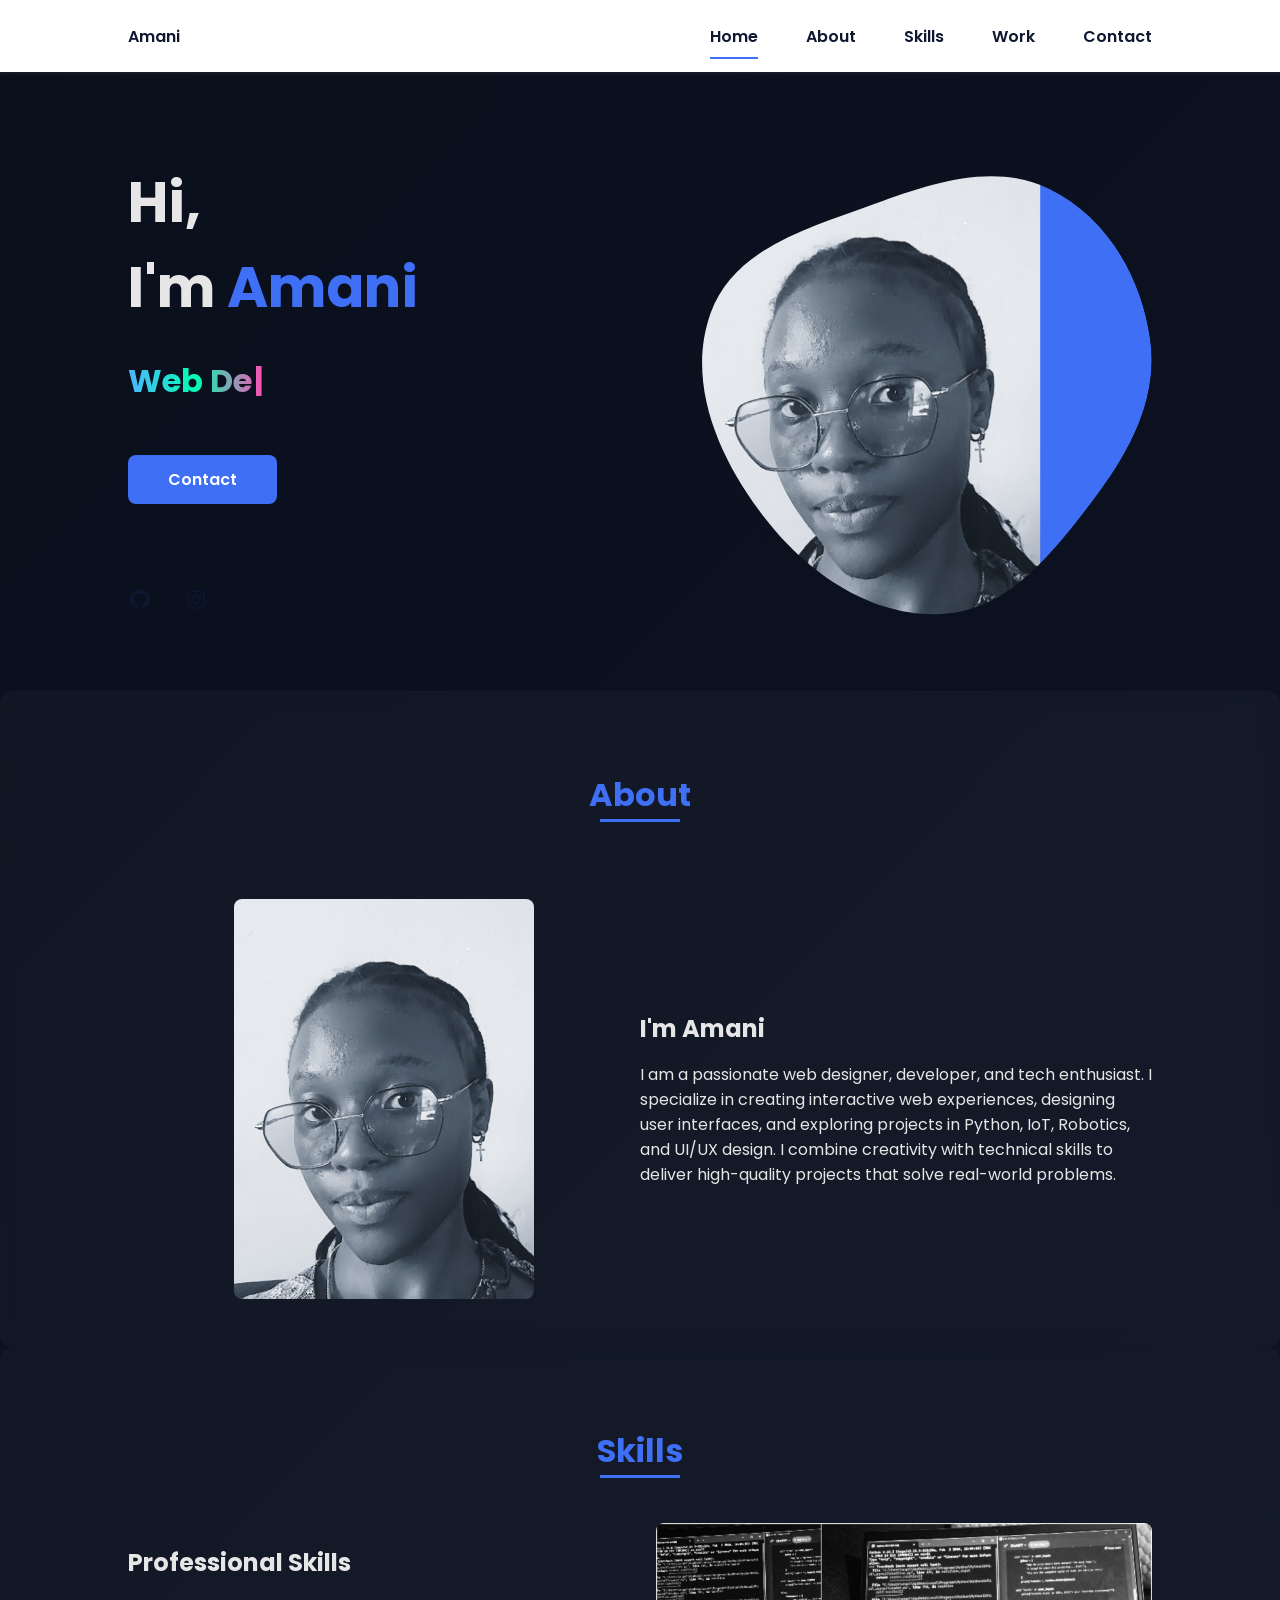
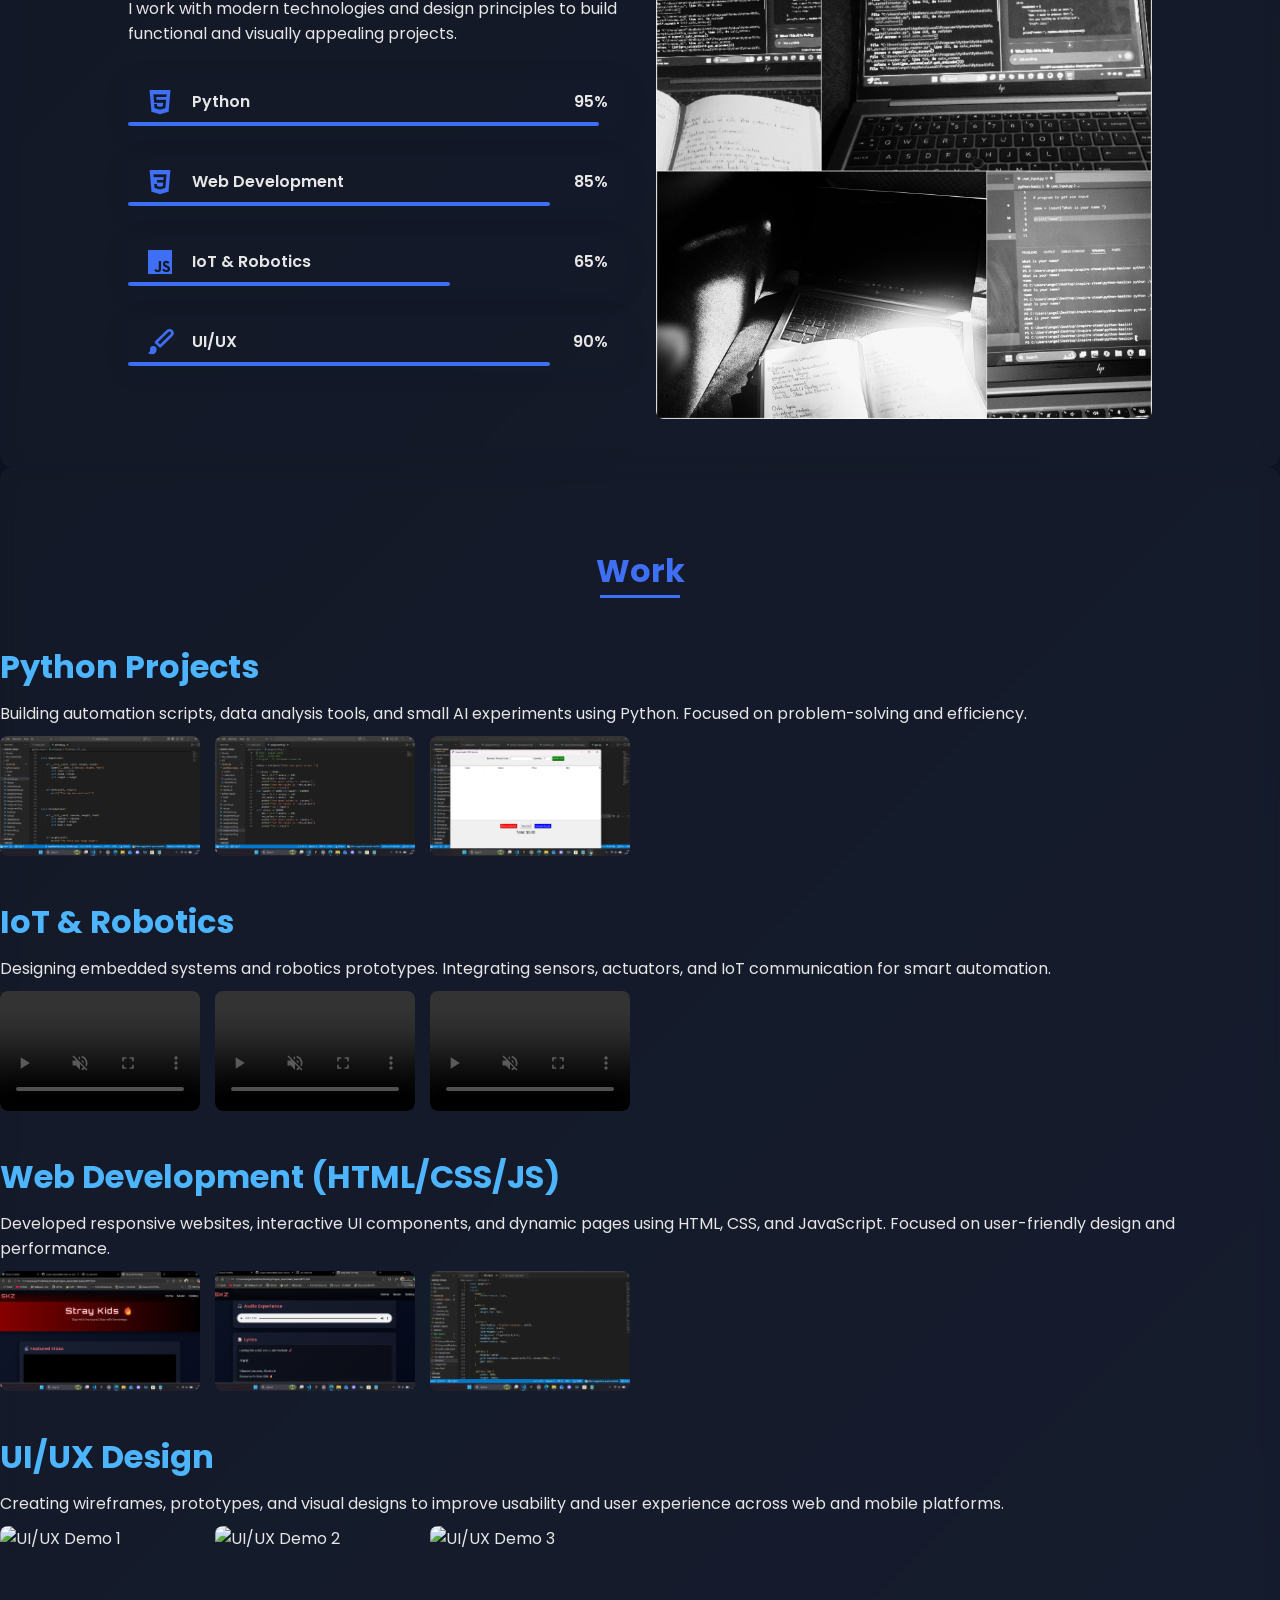
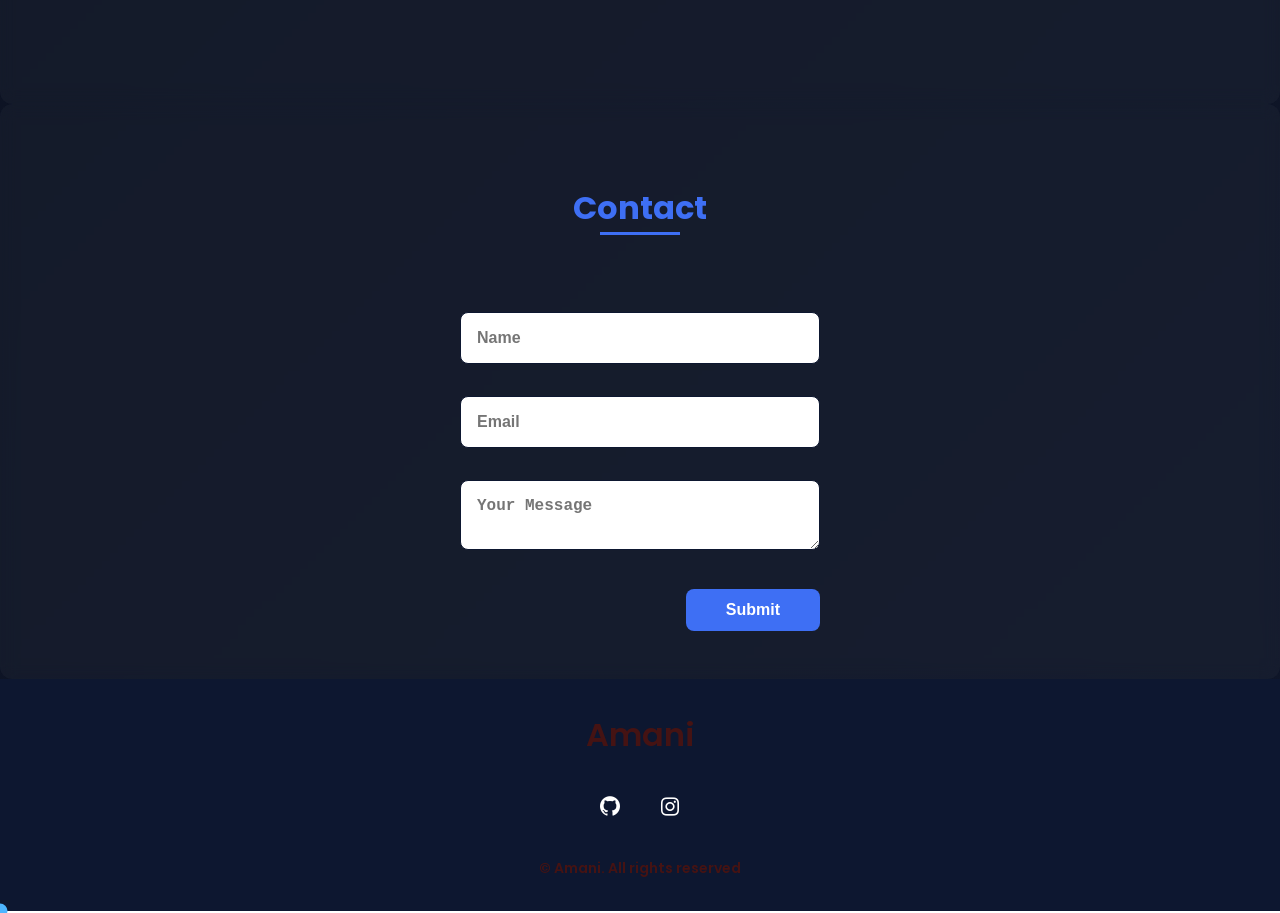
==== commit d18218f1: "Update index.html" ====
--- a/index.html
+++ b/index.html
@@ -177,12 +177,47 @@
     }
     
     /* blinking cursor */
-    @keyframes blink {
-        0%, 50%, 100% { opacity: 1; }
-        25%, 75% { opacity: 0; }
-    }
-    </style>
-</head>
+        @keyframes blink {
+            0%, 50%, 100% { opacity: 1; }
+            25%, 75% { opacity: 0; }
+        }
+            section, .project {
+        opacity: 0;
+        transform: translateY(40px);
+        transition: all 0.8s ease;
+    }
+    
+    section.show, .project.show {
+        opacity: 1;
+        transform: translateY(0);
+    }
+            .project {
+        transition: transform 0.3s ease, box-shadow 0.3s ease;
+    }
+    
+    .project:hover {
+        transform: translateY(-10px);
+        box-shadow: 0 20px 40px rgba(0,0,0,0.4);
+    }
+            .project-gallery img, .project-gallery video {
+        transition: transform 0.4s ease;
+    }
+    
+    .project-gallery img:hover, .project-gallery video:hover {
+        transform: scale(1.1);
+    }
+            #cursor {
+        width: 15px;
+        height: 15px;
+        background: #4db5ff;
+        border-radius: 50%;
+        position: fixed;
+        pointer-events: none;
+        z-index: 9999;
+        transform: translate(-50%, -50%);
+    }
+        </style>
+    </head>
 <body>
     <!--===== HEADER =====-->
     <header class="l-header">
@@ -449,5 +484,61 @@
         type();
     });
 </script>
+<script>
+    document.addEventListener("DOMContentLoaded", function(){
+        const elements = document.querySelectorAll("section, .project");
+    
+        const observer = new IntersectionObserver(entries => {
+            entries.forEach(entry => {
+                if(entry.isIntersecting){
+                    entry.target.classList.add("show");
+                }
+            });
+        }, { threshold: 0.2 });
+    
+        elements.forEach(el => observer.observe(el));
+    });
+</script>
+<script>
+    document.querySelectorAll('a[href^="#"]').forEach(anchor => {
+        anchor.addEventListener("click", function(e) {
+            e.preventDefault();
+            document.querySelector(this.getAttribute("href"))
+                .scrollIntoView({ behavior: "smooth" });
+        });
+    });
+</script>
+<script>
+    const sections = document.querySelectorAll("section");
+    const navLinks = document.querySelectorAll(".nav__link");
+    
+    window.addEventListener("scroll", () => {
+        let current = "";
+    
+        sections.forEach(section => {
+            const sectionTop = section.offsetTop - 100;
+            if(pageYOffset >= sectionTop){
+                current = section.getAttribute("id");
+            }
+        });
+    
+        navLinks.forEach(link => {
+            link.classList.remove("active-link");
+            if(link.getAttribute("href") === "#" + current){
+                link.classList.add("active-link");
+            }
+        });
+    });
+</script>
+<script>
+    document.addEventListener("mousemove", (e) => {
+        const cursor = document.getElementById("cursor");
+        if(cursor){
+            cursor.style.left = e.clientX + "px";
+            cursor.style.top = e.clientY + "px";
+        }
+    });
+</script>
+<div id="cursor"></div>
 </body>
 </html>
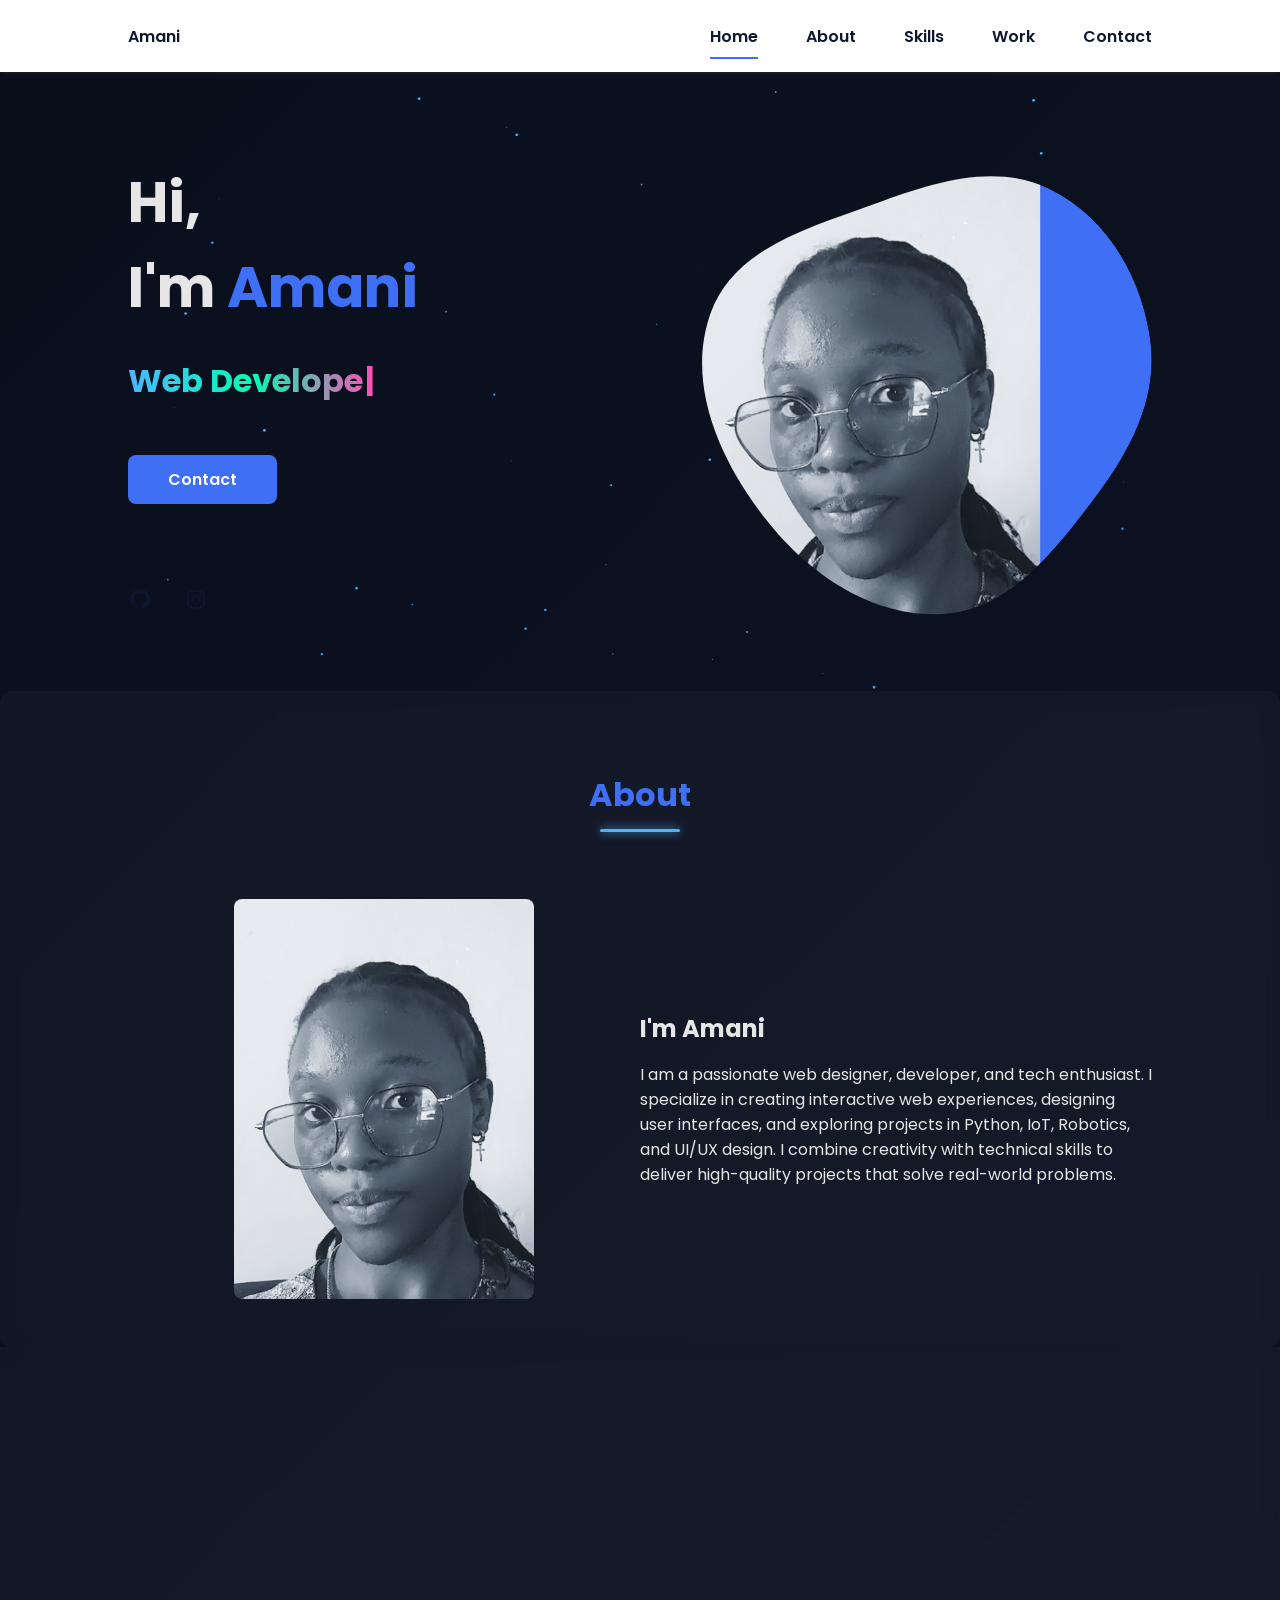
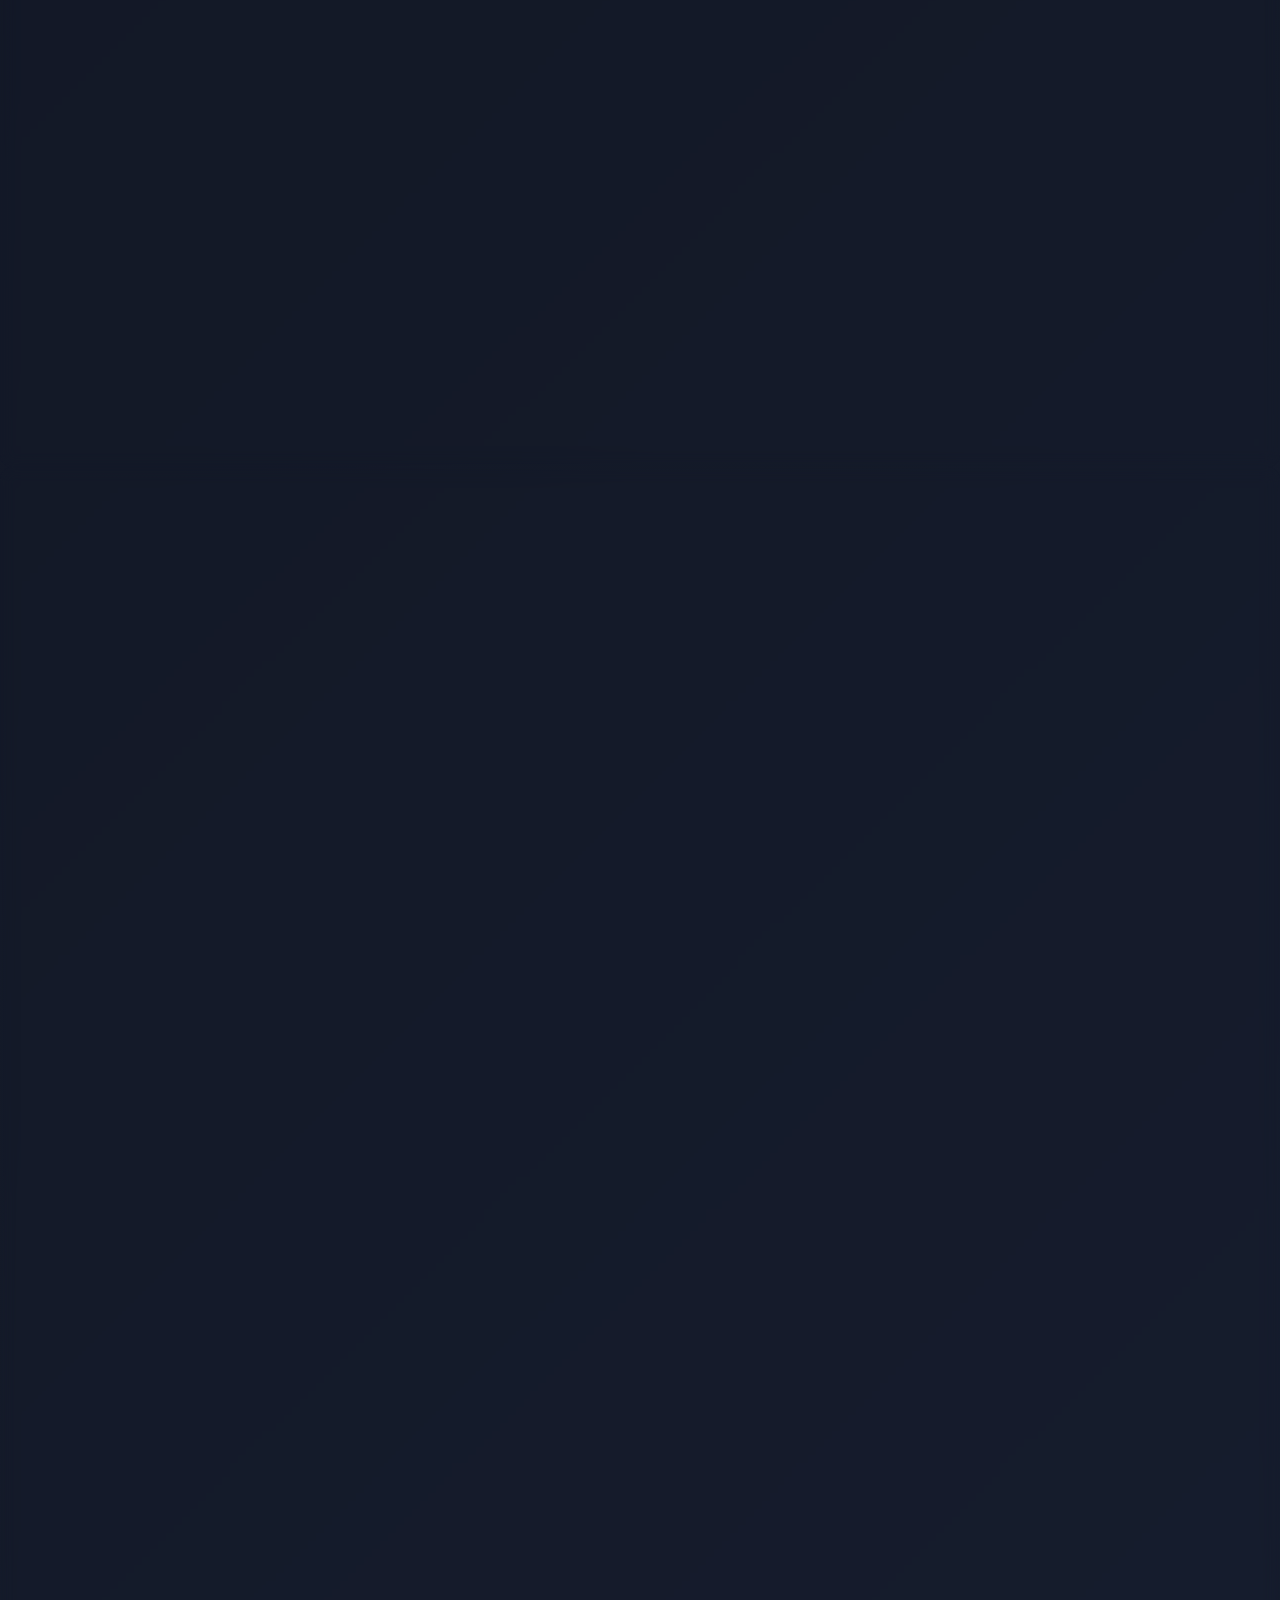
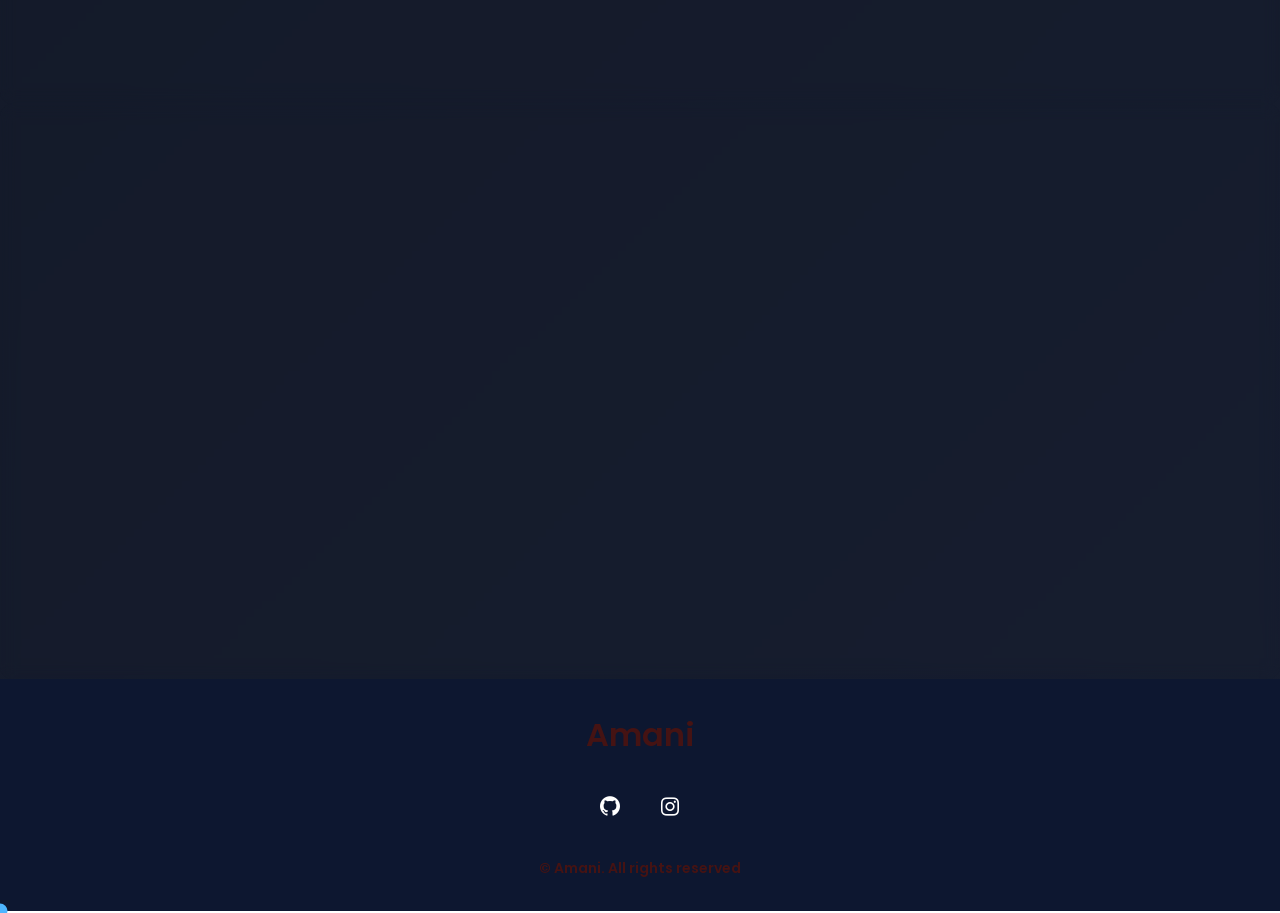
==== commit 3f3606a0: "Update index.html" ====
--- a/index.html
+++ b/index.html
@@ -215,6 +215,32 @@
         pointer-events: none;
         z-index: 9999;
         transform: translate(-50%, -50%);
+     }
+            #particles {
+        position: absolute;
+        top: 0;
+        left: 0;
+        width: 100%;
+        height: 100%;
+        z-index: -1;
+    }
+    .home {
+        position: relative;
+        overflow: hidden;
+    }
+            .section-title {
+        position: relative;
+    }
+    
+    .section-title::after {
+        content: "";
+        width: 80px;
+        height: 3px;
+        background: #4db5ff;
+        display: block;
+        margin: 10px auto;
+        border-radius: 5px;
+        box-shadow: 0 0 10px #4db5ff;
     }
         </style>
     </head>
@@ -245,6 +271,7 @@
     <main class="l-main">
         <!--===== HOME =====-->
         <section class="home bd-grid" id="home">
+            <canvas id="particles"></canvas>
             <div class="home__data">
                 <h1 class="home__title">Hi,<br>I'm <span class="home__title-color">Amani</span><br>
                     <span class="typing"></span>
@@ -539,6 +566,99 @@
         }
     });
 </script>
+<script>
+    const canvas = document.getElementById("particles");
+    const ctx = canvas.getContext("2d");
+    
+    canvas.width = window.innerWidth;
+    canvas.height = window.innerHeight;
+    
+    let particles = [];
+    
+    for(let i = 0; i < 60; i++){
+        particles.push({
+            x: Math.random() * canvas.width,
+            y: Math.random() * canvas.height,
+            r: Math.random() * 2,
+            dx: Math.random() - 0.5,
+            dy: Math.random() - 0.5
+        });
+    }
+    
+    function animateParticles(){
+        ctx.clearRect(0,0,canvas.width,canvas.height);
+    
+        particles.forEach(p => {
+            ctx.beginPath();
+            ctx.arc(p.x, p.y, p.r, 0, Math.PI * 2);
+            ctx.fillStyle = "#4db5ff";
+            ctx.fill();
+    
+            p.x += p.dx;
+            p.y += p.dy;
+    
+            if(p.x < 0 || p.x > canvas.width) p.dx *= -1;
+            if(p.y < 0 || p.y > canvas.height) p.dy *= -1;
+        });
+    
+        requestAnimationFrame(animateParticles);
+    }
+    
+    animateParticles();
+</script>
+<script>
+    const buttons = document.querySelectorAll(".button");
+    
+    buttons.forEach(btn => {
+        btn.addEventListener("mousemove", (e) => {
+            const rect = btn.getBoundingClientRect();
+            const x = e.clientX - rect.left - rect.width / 2;
+            const y = e.clientY - rect.top - rect.height / 2;
+            btn.style.transform = `translate(${x * 0.2}px, ${y * 0.2}px)`;
+        });
+    
+        btn.addEventListener("mouseleave", () => {
+            btn.style.transform = "translate(0,0)";
+        });
+    });
+</script>
+<script>
+    const skillBars = document.querySelectorAll(".skills__bar");
+    
+    const skillObserver = new IntersectionObserver(entries => {
+        entries.forEach(entry => {
+            if(entry.isIntersecting){
+                entry.target.style.width = entry.target.classList.contains("skills__html") ? "95%" :
+                                           entry.target.classList.contains("skills__css") ? "85%" :
+                                           entry.target.classList.contains("skills__js") ? "65%" :
+                                           "90%";
+            }
+        });
+    });
+    
+    skillBars.forEach(bar => {
+        bar.style.width = "0";
+        skillObserver.observe(bar);
+    });
+</script>
+<script>
+    window.addEventListener("scroll", () => {
+        const blob = document.querySelector(".home__blob");
+        if(blob){
+            let offset = window.scrollY;
+            blob.style.transform = `translateY(${offset * 0.1}px)`;
+        }
+    });
+</script>
+<script>
+    document.querySelectorAll(".project-gallery video").forEach(video => {
+        video.addEventListener("mouseenter", () => video.play());
+        video.addEventListener("mouseleave", () => {
+            video.pause();
+            video.currentTime = 0;
+        });
+    });
+</script>
 <div id="cursor"></div>
 </body>
 </html>
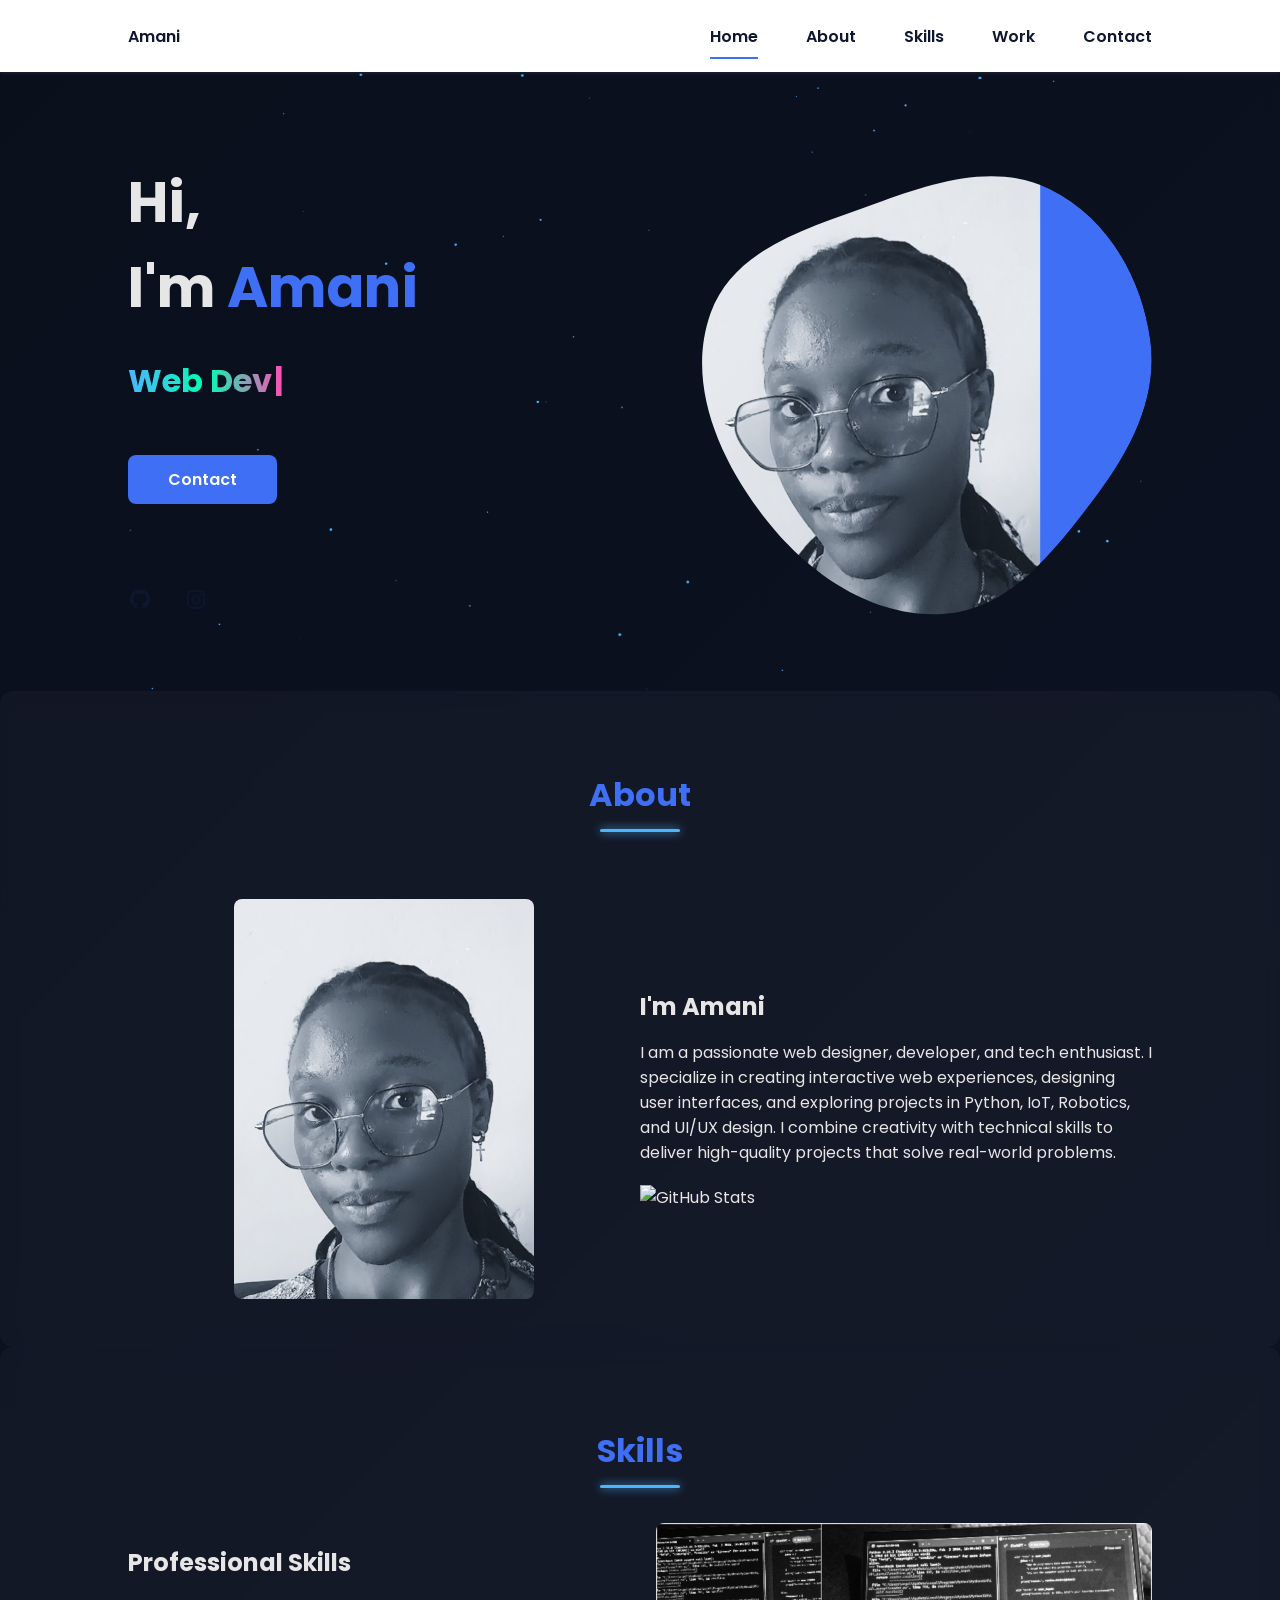
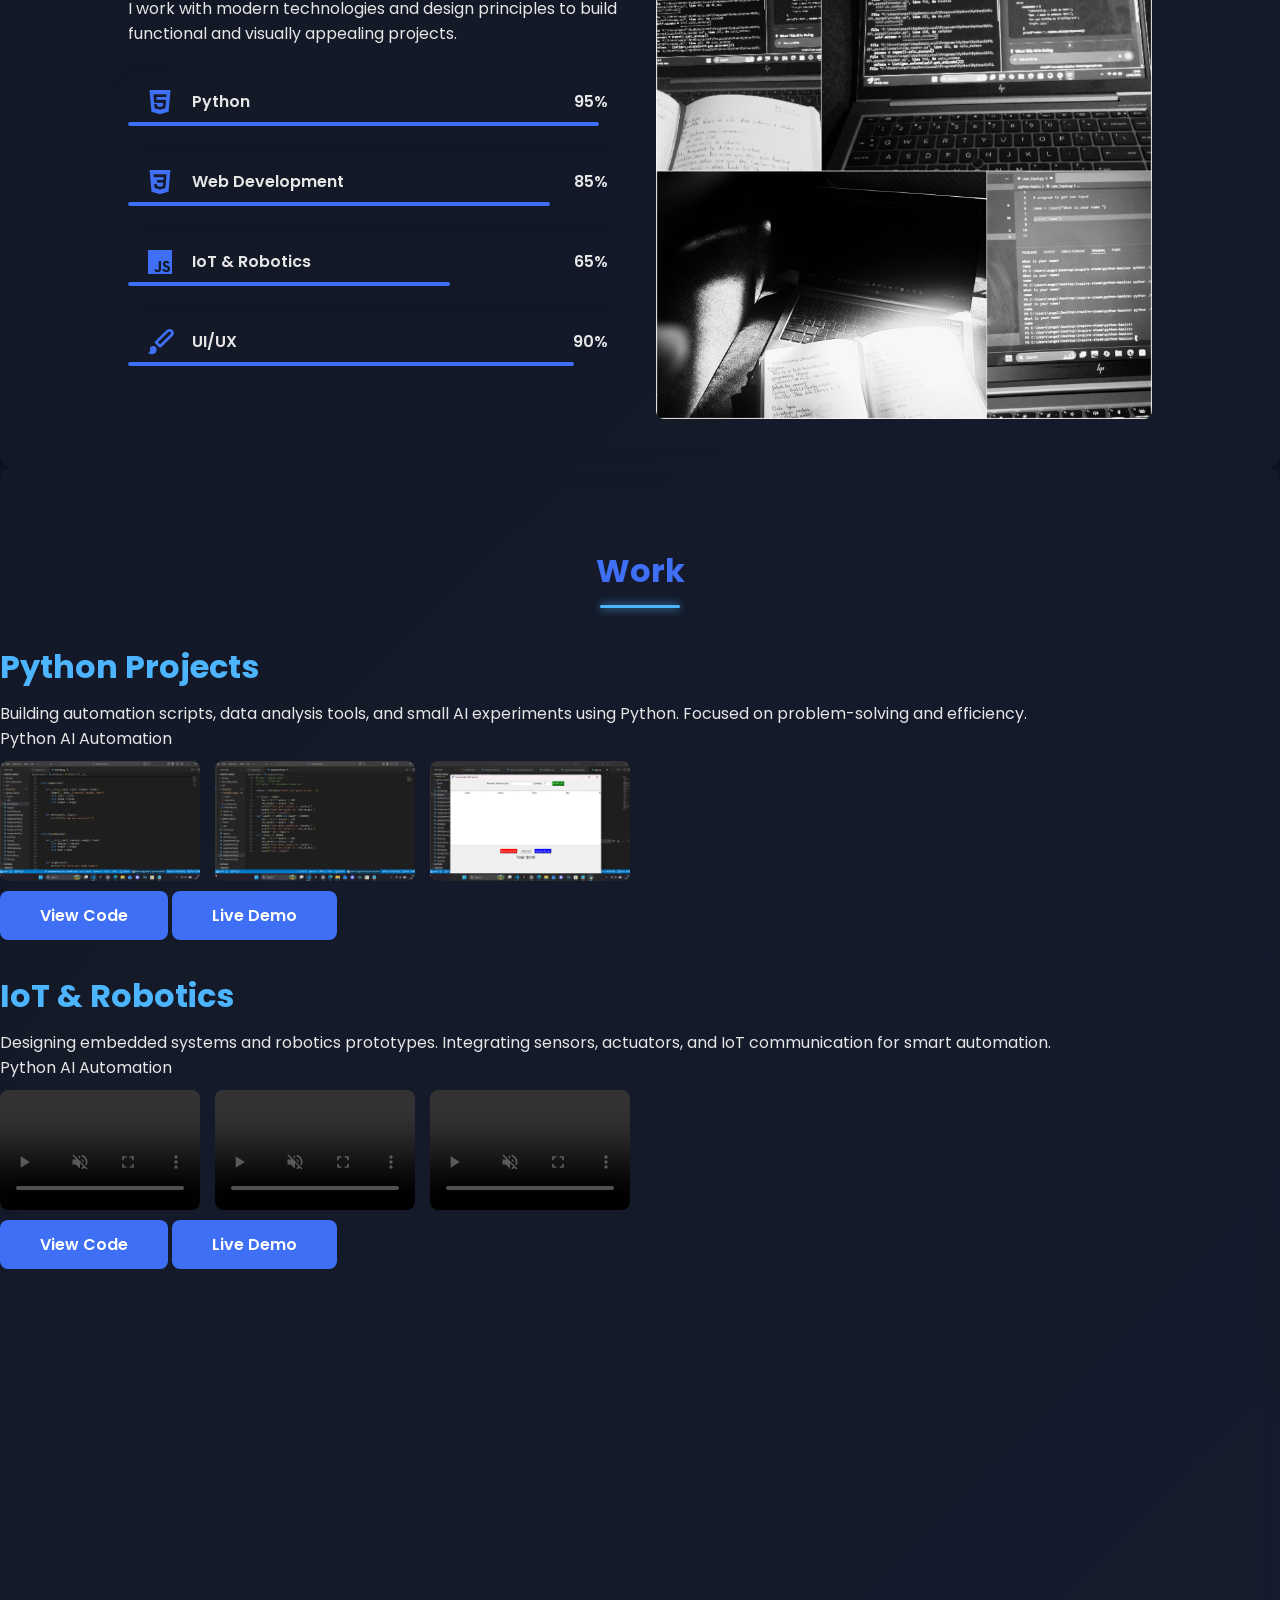
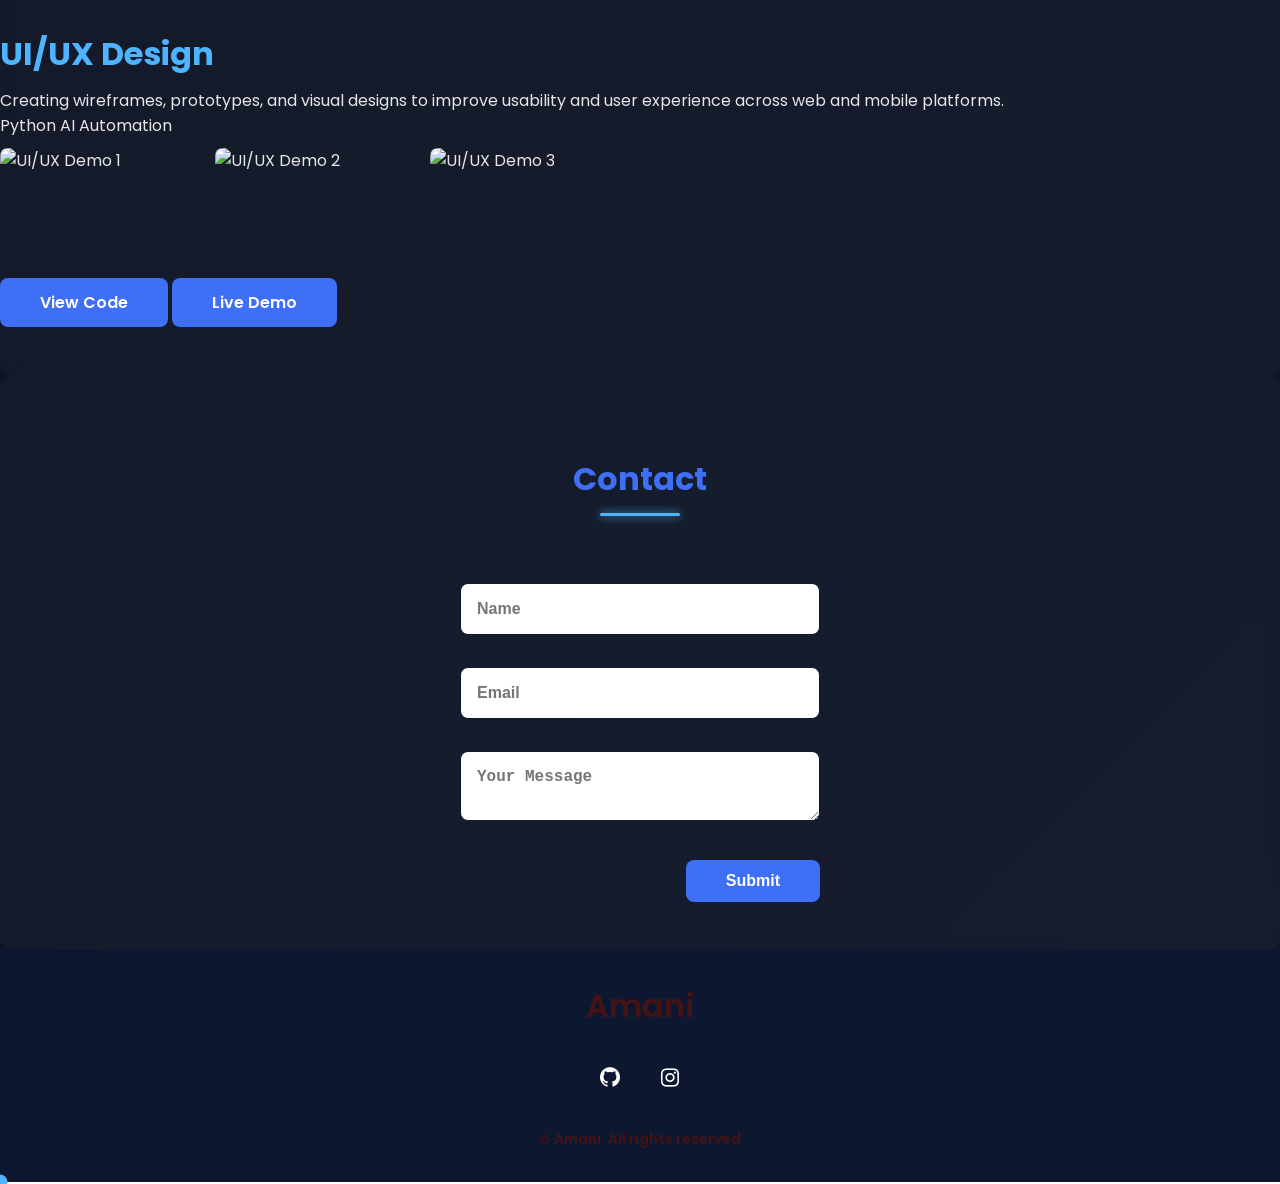
==== commit 57a8c44c: "Update index.html" ====
--- a/index.html
+++ b/index.html
@@ -5,6 +5,8 @@
     <meta name="viewport" content="width=device-width, initial-scale=1.0">
 
     <link rel="stylesheet" href="assets/css/styles.css">
+    <link rel="preconnect" href="https://fonts.googleapis.com">
+    <link rel="preconnect" href="https://fonts.gstatic.com" crossorigin>
 
     <!-- =====BOX ICONS===== -->
     <link href='https://cdn.jsdelivr.net/npm/boxicons@2.0.5/css/boxicons.min.css' rel='stylesheet'>
@@ -241,6 +243,18 @@
         margin: 10px auto;
         border-radius: 5px;
         box-shadow: 0 0 10px #4db5ff;
+        .tech-tags {
+        margin-top: 10px;
+    }
+    
+    .tech-tags span {
+        background: rgba(77,181,255,0.1);
+        color: #4db5ff;
+        padding: 5px 10px;
+        border-radius: 5px;
+        font-size: 0.8rem;
+        margin-right: 5px;
+    }
     }
         </style>
     </head>
@@ -309,7 +323,8 @@
                     <h2 class="about__subtitle">I'm Amani</h2>
                     <p class="about__text">
                         I am a passionate web designer, developer, and tech enthusiast. I specialize in creating interactive web experiences, designing user interfaces, and exploring projects in Python, IoT, Robotics, and UI/UX design. I combine creativity with technical skills to deliver high-quality projects that solve real-world problems.
-                    </p>           
+                    </p> 
+                    <img src="https://github-readme-stats.vercel.app/api?username=angelaaa1ww-prog&show_icons=true&theme=tokyonight" alt="GitHub Stats" style="width:100%; max-width:400px; margin-top:20px;">
                 </div>                                   
             </div>
         </section>
@@ -373,22 +388,40 @@
             <div class="project">
                 <h3 class="project-title">Python Projects</h3>
                 <p>Building automation scripts, data analysis tools, and small AI experiments using Python. Focused on problem-solving and efficiency.</p>
+                                <div class="tech-tags">
+                    <span>Python</span>
+                    <span>AI</span>
+                    <span>Automation</span>
+                </div>
                 <div class="project-gallery">
                     <img src="assets/img/Screenshot 2026-03-26 153651.png" alt="Python Demo 1" onclick="openModal(this)">
                     <img src="assets/img/Screenshot 2026-03-26 153902.png" alt="Python Demo 2" onclick="openModal(this)">
                     <img src="assets/img/Screenshot 2026-03-26 154203.png" alt="Python Demo 3" onclick="openModal(this)">
                 </div>
+                                <div class="project-links">
+                    <a href="#" class="button">View Code</a>
+                    <a href="#" class="button">Live Demo</a>
+                </div>
             </div>
 
             <!-- IoT & Robotics Project -->
             <div class="project">
                 <h3 class="project-title">IoT & Robotics</h3>
                 <p>Designing embedded systems and robotics prototypes. Integrating sensors, actuators, and IoT communication for smart automation.</p>
+                                <div class="tech-tags">
+                    <span>Python</span>
+                    <span>AI</span>
+                    <span>Automation</span>
+                </div>
                 <div class="project-gallery">
                     <video src="assets/img/demo2.mp4" onclick="openModal(this)" controls muted></video>
                     <video src="assets/img/demo1.mp4" onclick="openModal(this)" controls muted></video>
                     <video src="assets/img/demo.mp4" onclick="openModal(this)" controls muted></video>
                    
+                </div>
+                                <div class="project-links">
+                    <a href="#" class="button">View Code</a>
+                    <a href="#" class="button">Live Demo</a>
                 </div>
             </div>
 
@@ -401,16 +434,29 @@
                     <img src="assets/img/Screenshot 2026-03-26 154754.png" alt="Web Demo 2" onclick="openModal(this)">
                     <img src="assets/img/Screenshot 2026-03-26 155034.png" alt="Web Demo 3" onclick="openModal(this)">
                 </div>
+                                <div class="project-links">
+                    <a href="#" class="button">View Code</a>
+                    <a href="#" class="button">Live Demo</a>
+                </div>
             </div>
 
             <!-- UI/UX Project -->
             <div class="project">
                 <h3 class="project-title">UI/UX Design</h3>
                 <p>Creating wireframes, prototypes, and visual designs to improve usability and user experience across web and mobile platforms.</p>
+                                <div class="tech-tags">
+                    <span>Python</span>
+                    <span>AI</span>
+                    <span>Automation</span>
+                </div>
                 <div class="project-gallery">
                     <img src="assets/img/uiux1.jpg" alt="UI/UX Demo 1" onclick="openModal(this)">
                     <img src="assets/img/uiux2.jpg" alt="UI/UX Demo 2" onclick="openModal(this)">
                     <img src="assets/img/uiux3.jpg" alt="UI/UX Demo 3" onclick="openModal(this)">
+                </div>
+                                <div class="project-links">
+                    <a href="#" class="button">View Code</a>
+                    <a href="#" class="button">Live Demo</a>
                 </div>
             </div>
         </section>
@@ -425,6 +471,7 @@
                     <input type="email" placeholder="Email" class="contact__input">
                     <textarea placeholder="Your Message" class="contact__input"></textarea>
                     <input type="submit" value="Submit" class="contact__button button">
+                    <form action="https://formspree.io/f/your-id" method="POST">
                 </form>
             </div>
         </section>
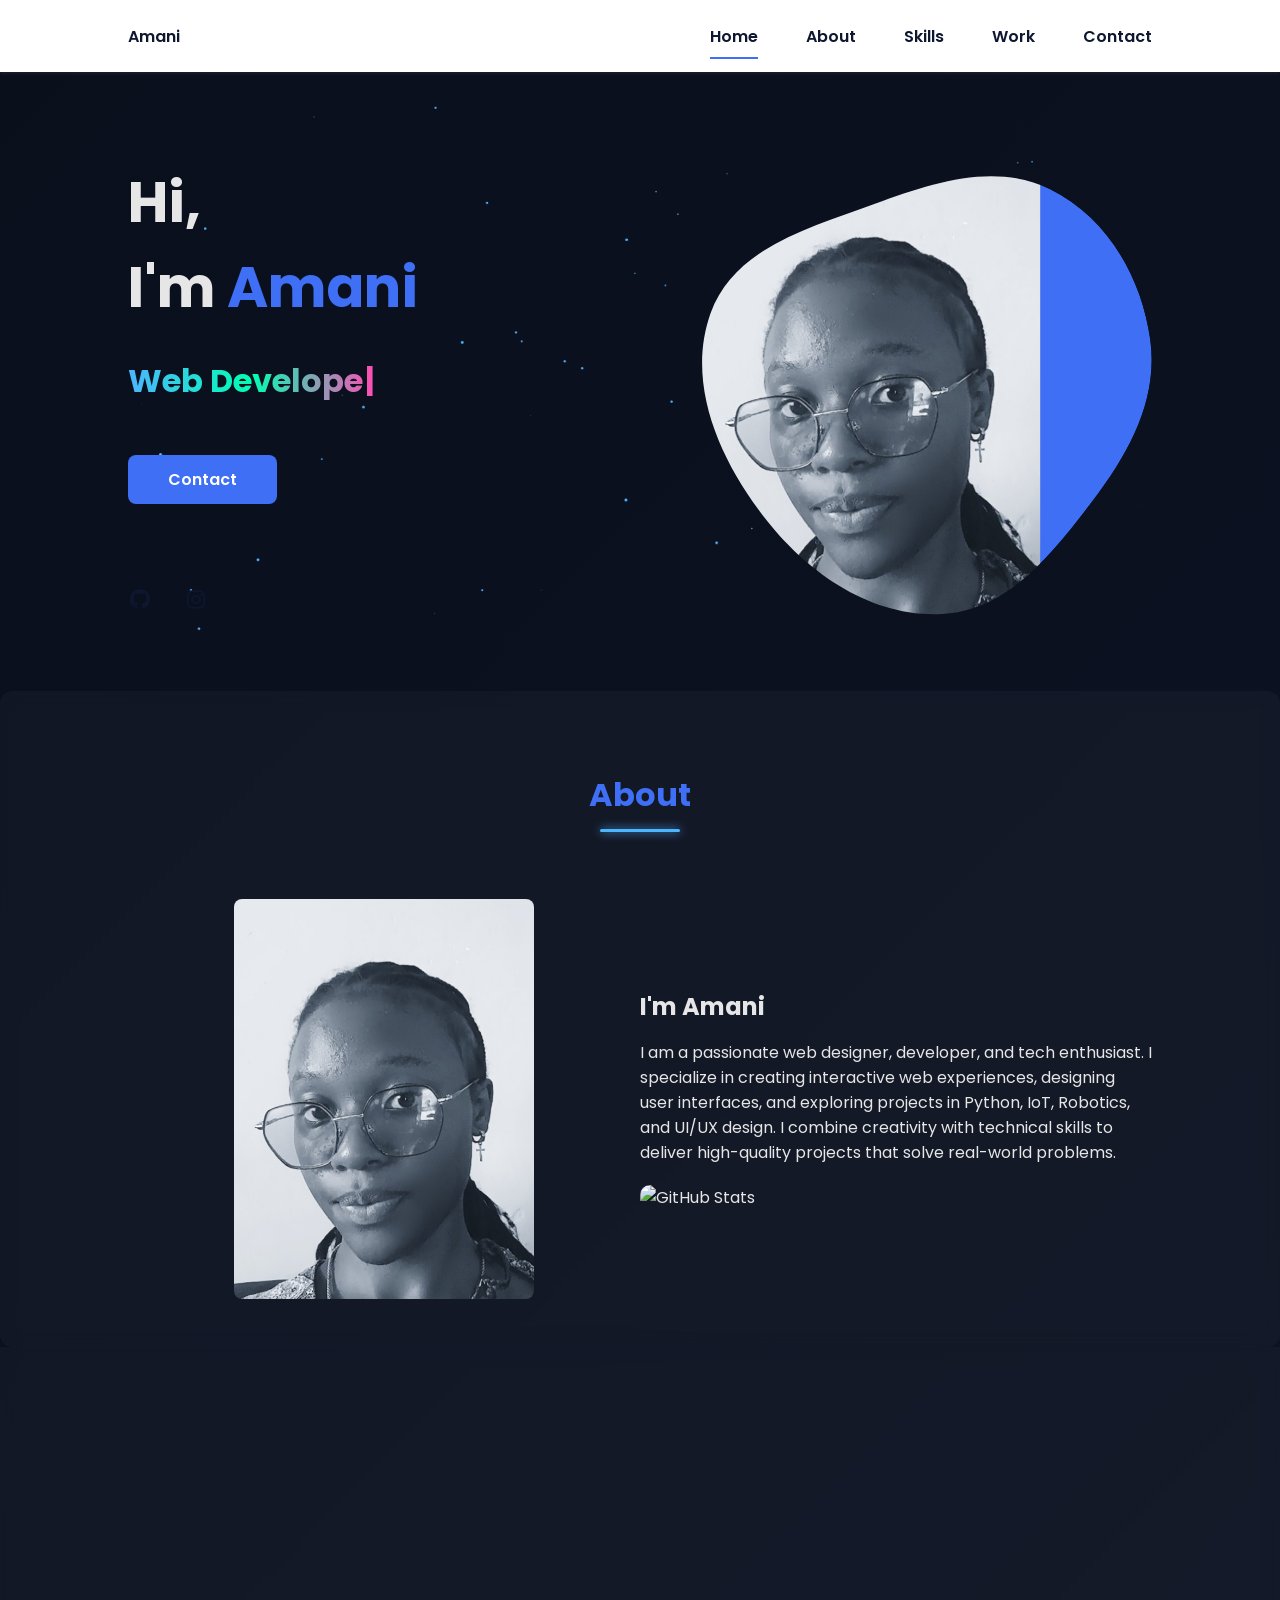
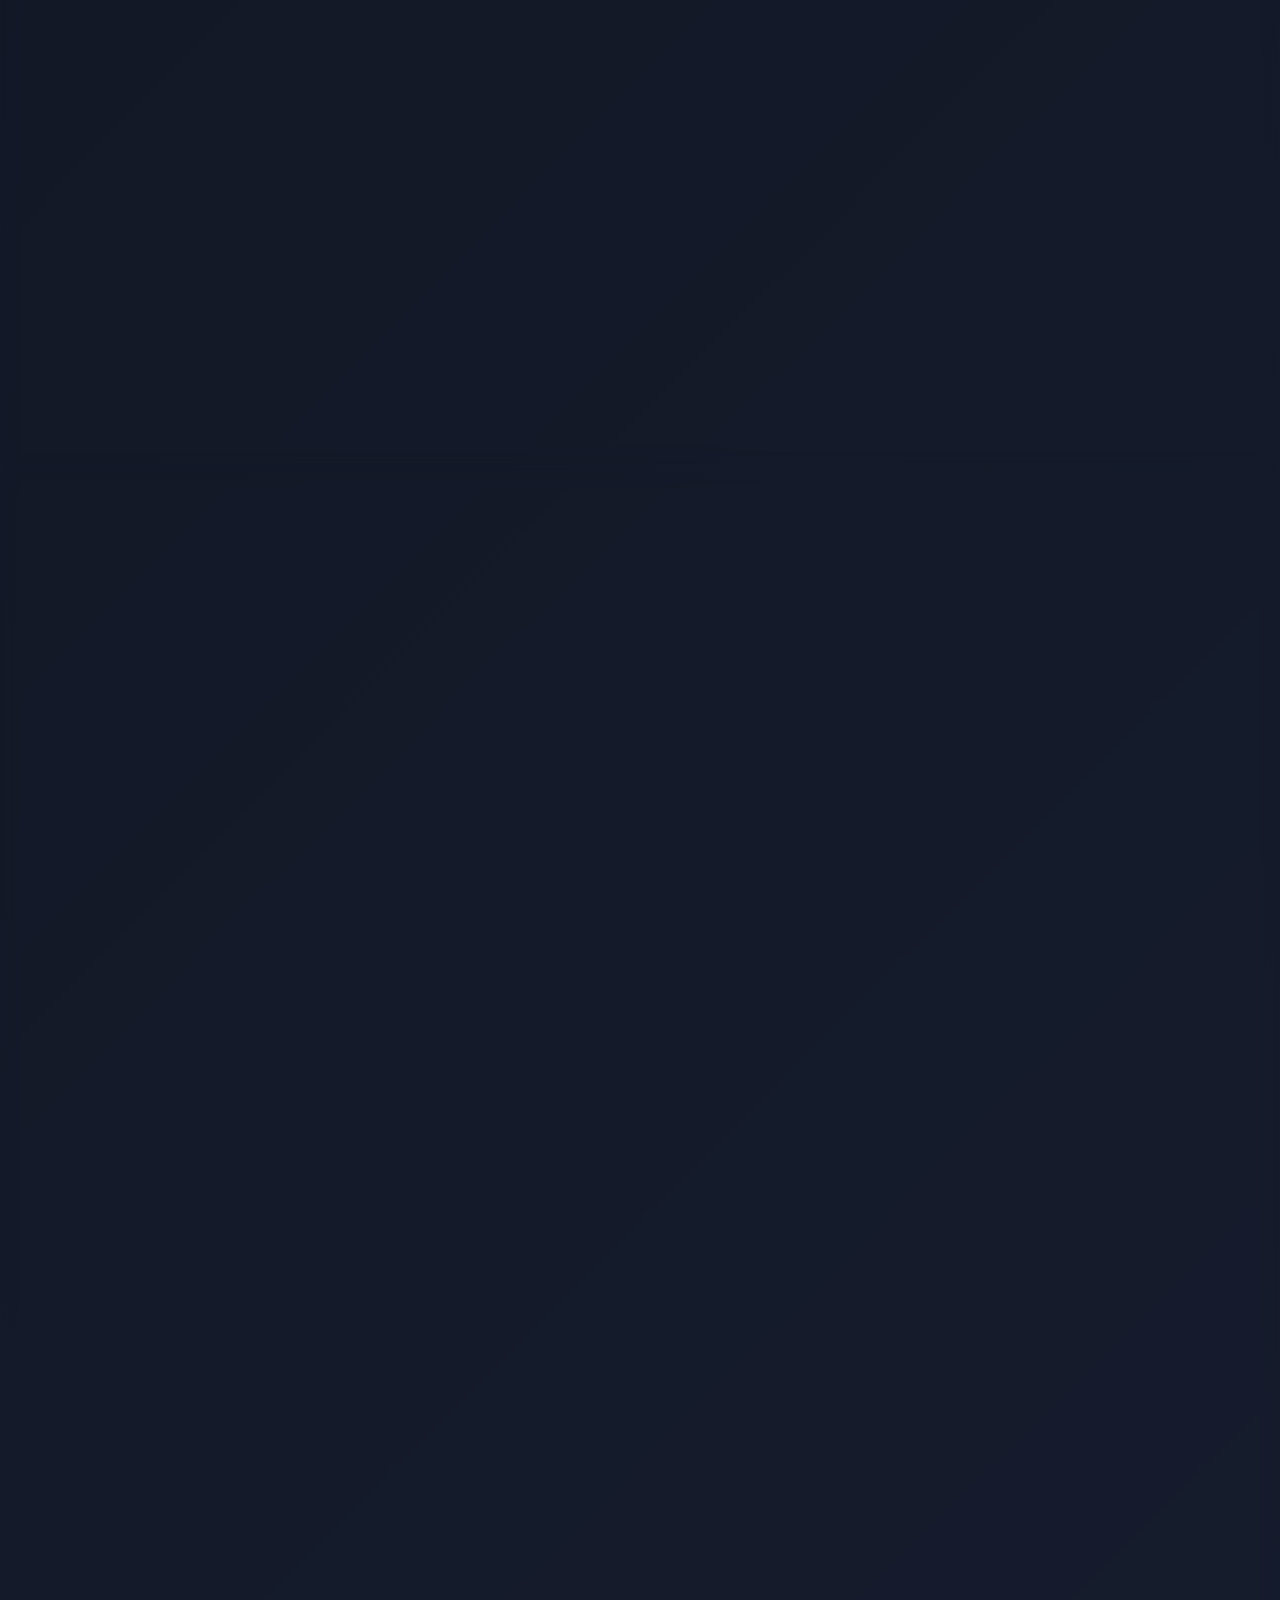
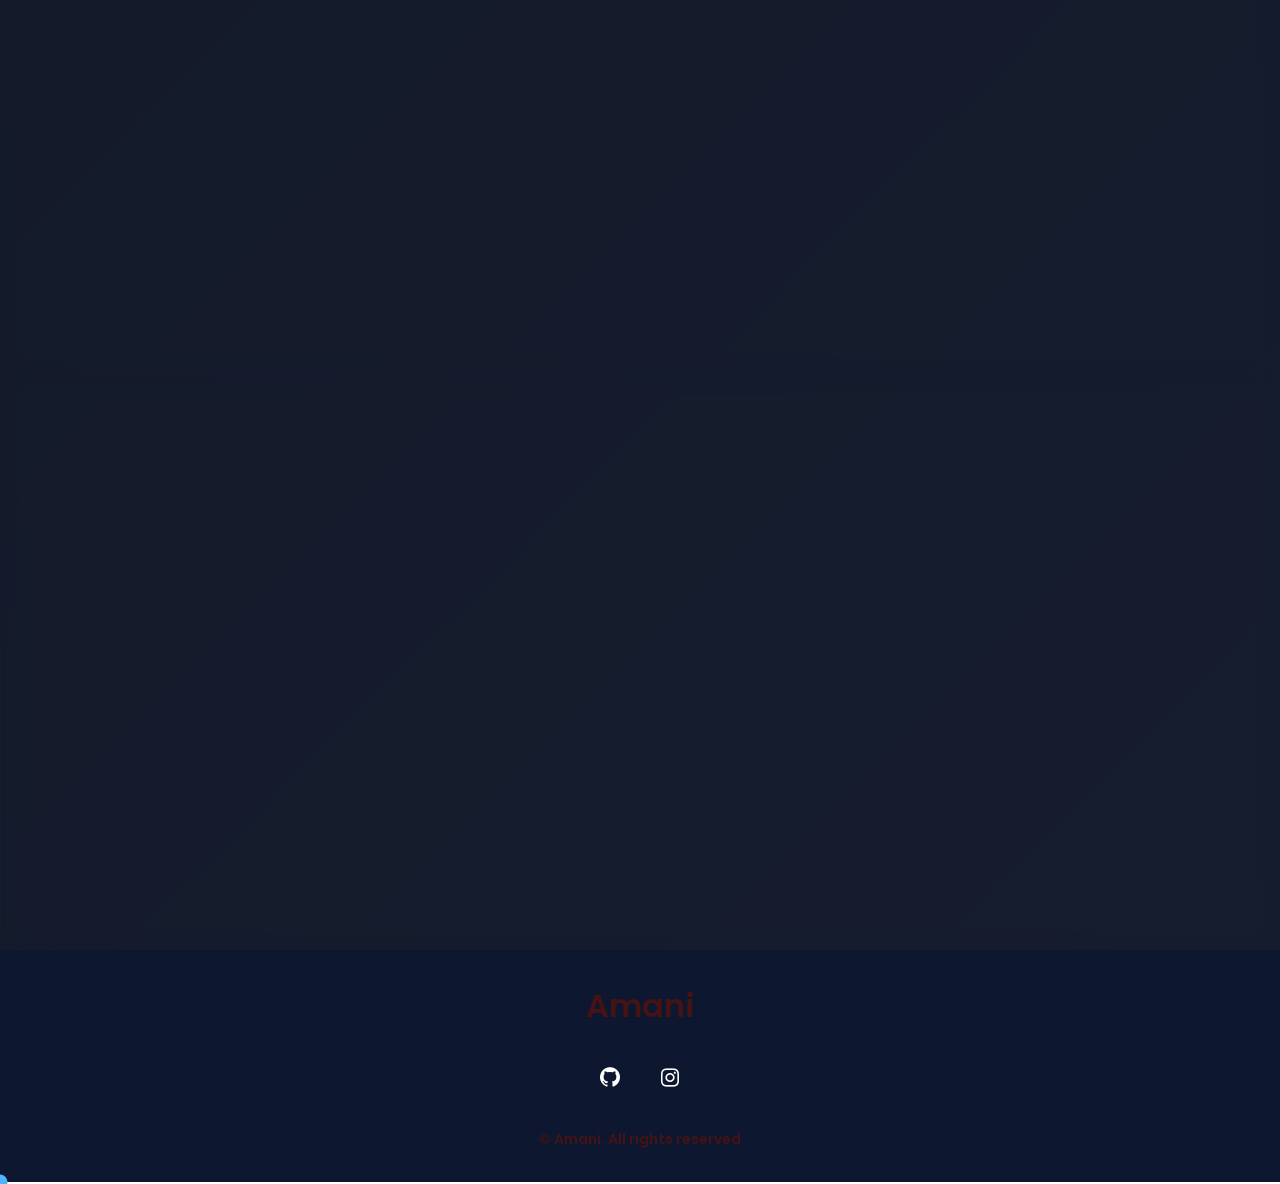
==== commit 2e052b33: "Update index.html" ====
--- a/index.html
+++ b/index.html
@@ -313,6 +313,7 @@
 
         <!--===== ABOUT =====-->
         <section class="about section " id="about">
+            <canvas id="particles"></canvas>
             <h2 class="section-title">About</h2>
             <div class="about__container bd-grid">
                 <div class="about__img">
@@ -324,13 +325,17 @@
                     <p class="about__text">
                         I am a passionate web designer, developer, and tech enthusiast. I specialize in creating interactive web experiences, designing user interfaces, and exploring projects in Python, IoT, Robotics, and UI/UX design. I combine creativity with technical skills to deliver high-quality projects that solve real-world problems.
                     </p> 
-                    <img src="https://github-readme-stats.vercel.app/api?username=angelaaa1ww-prog&show_icons=true&theme=tokyonight" alt="GitHub Stats" style="width:100%; max-width:400px; margin-top:20px;">
+                    <img 
+                      src="https://github-readme-stats.vercel.app/api?username=angelaaa1ww-prog&show_icons=true&theme=tokyonight" 
+                      alt="GitHub Stats" 
+                      style="width:100%; max-width:400px; margin-top:20px; border-radius:10px;">
                 </div>                                   
             </div>
         </section>
 
         <!--===== SKILLS =====-->
         <section class="skills section" id="skills">
+            <canvas id="particles"></canvas>
             <h2 class="section-title">Skills</h2>
             <div class="skills__container bd-grid">          
                 <div>
@@ -382,6 +387,7 @@
 
         <!--===== WORK =====-->
         <section class="work section" id="work">
+            <canvas id="particles"></canvas>
             <h2 class="section-title">Work</h2>
             
             <!-- Python Project -->
@@ -398,9 +404,11 @@
                     <img src="assets/img/Screenshot 2026-03-26 153902.png" alt="Python Demo 2" onclick="openModal(this)">
                     <img src="assets/img/Screenshot 2026-03-26 154203.png" alt="Python Demo 3" onclick="openModal(this)">
                 </div>
-                                <div class="project-links">
-                    <a href="#" class="button">View Code</a>
-                    <a href="#" class="button">Live Demo</a>
+                                        <div class="project-links">
+                        <a href="https://github.com/angelaaa1ww-prog/inspire-steam" target="_blank" class="button">View Code</a>
+                        
+                        <a href="https://your-live-site-link.com" target="_blank" class="button">Live Demo</a>
+                    </div>
                 </div>
             </div>
 
@@ -420,9 +428,11 @@
                    
                 </div>
                                 <div class="project-links">
-                    <a href="#" class="button">View Code</a>
-                    <a href="#" class="button">Live Demo</a>
-                </div>
+                    <a href="https://github.com/angelaaa1ww-prog/inspire-steam" target="_blank" class="button">View Code</a>
+                    
+                    <a href="https://your-live-site-link.com" target="_blank" class="button">Live Demo</a>
+                </div>
+                            
             </div>
 
             <!-- Web Development Project -->
@@ -434,10 +444,11 @@
                     <img src="assets/img/Screenshot 2026-03-26 154754.png" alt="Web Demo 2" onclick="openModal(this)">
                     <img src="assets/img/Screenshot 2026-03-26 155034.png" alt="Web Demo 3" onclick="openModal(this)">
                 </div>
-                                <div class="project-links">
-                    <a href="#" class="button">View Code</a>
-                    <a href="#" class="button">Live Demo</a>
-                </div>
+                                      <div class="project-links">
+                        <a href="https://github.com/angelaaa1ww-prog/inspire-steam" target="_blank" class="button">View Code</a>
+                        
+                        <a href="https://your-live-site-link.com" target="_blank" class="button">Live Demo</a>
+                    </div>
             </div>
 
             <!-- UI/UX Project -->
@@ -454,15 +465,18 @@
                     <img src="assets/img/uiux2.jpg" alt="UI/UX Demo 2" onclick="openModal(this)">
                     <img src="assets/img/uiux3.jpg" alt="UI/UX Demo 3" onclick="openModal(this)">
                 </div>
-                                <div class="project-links">
-                    <a href="#" class="button">View Code</a>
-                    <a href="#" class="button">Live Demo</a>
-                </div>
+                                    <div class="project-links">
+                        <a href="https://github.com/angelaaa1ww-prog/inspire-steam" target="_blank" class="button">View Code</a>
+                        
+                        <a href="https://your-live-site-link.com" target="_blank" class="button">Live Demo</a>
+                    </div>
+               
             </div>
         </section>
 
         <!--===== CONTACT =====-->
         <section class="contact section" id="contact">
+            <canvas id="particles"></canvas>
             <h2 class="section-title">Contact</h2>
 
             <div class="contact__container bd-grid">
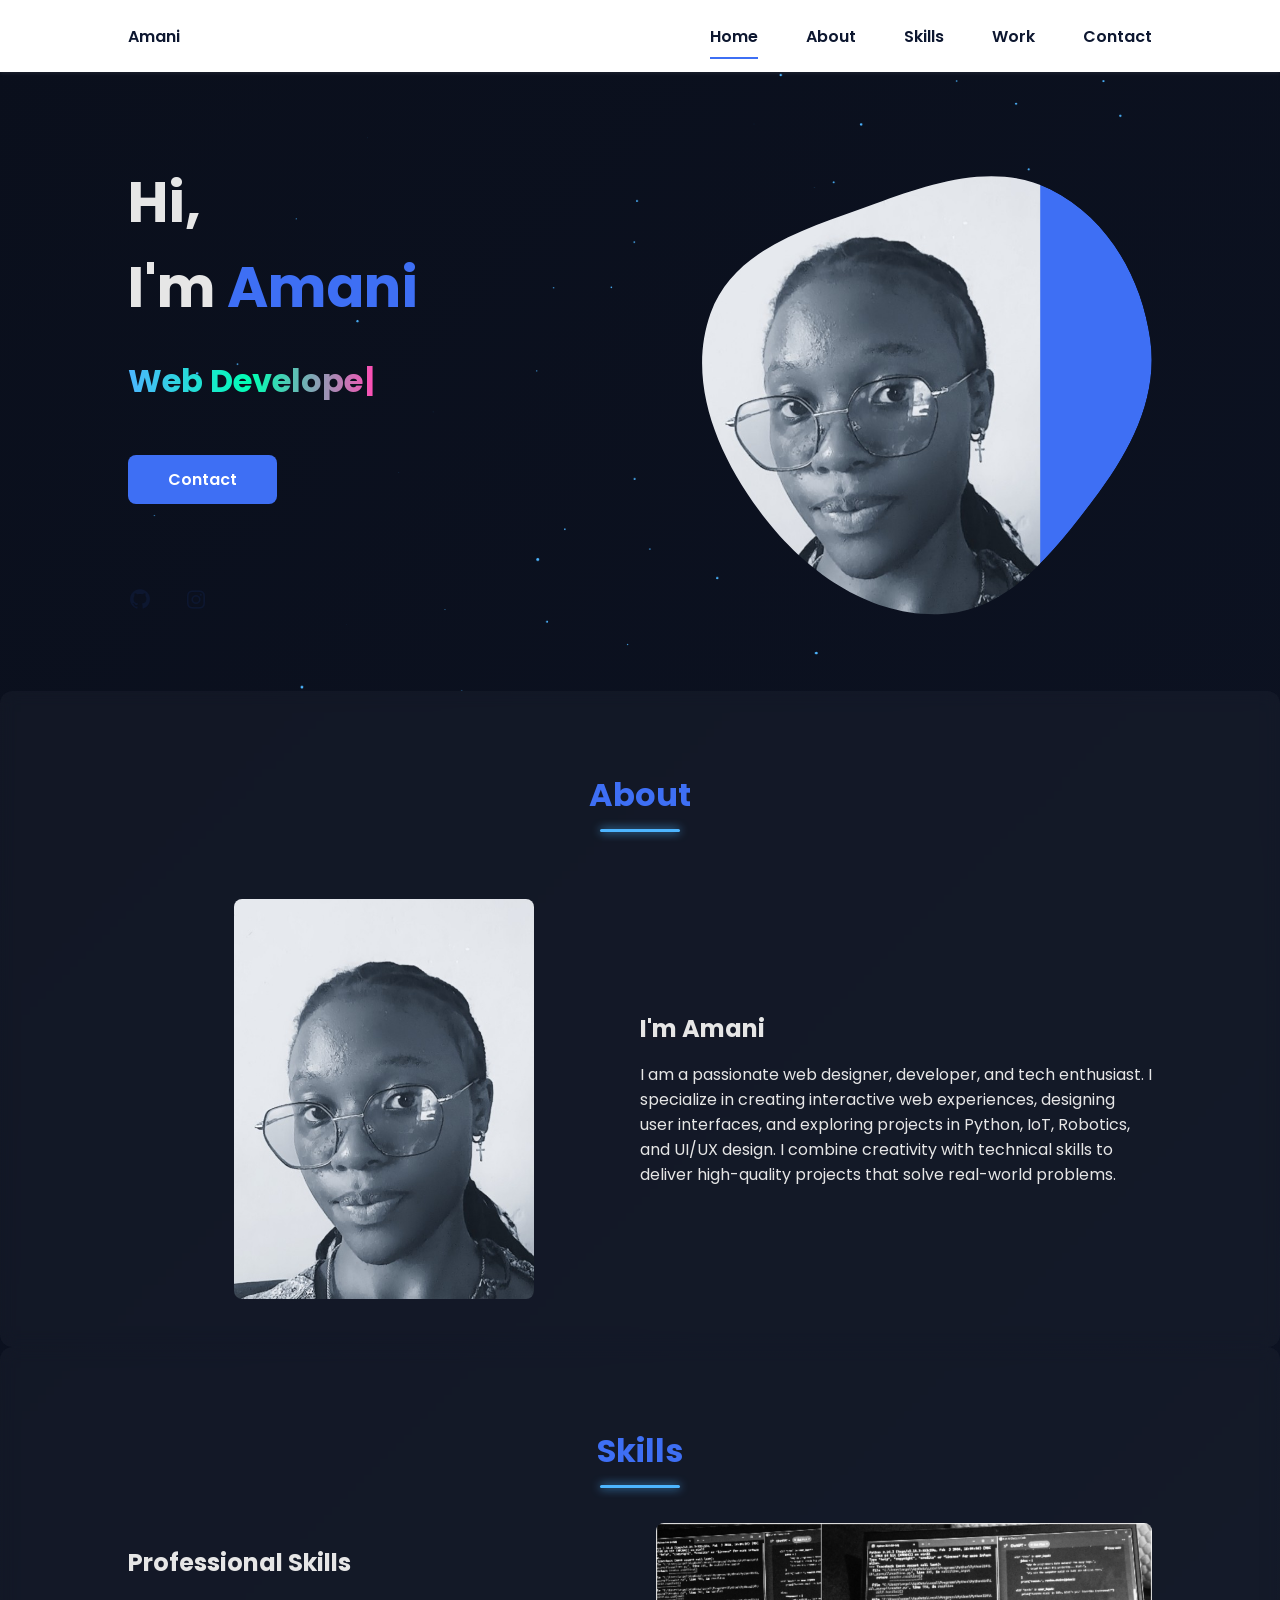
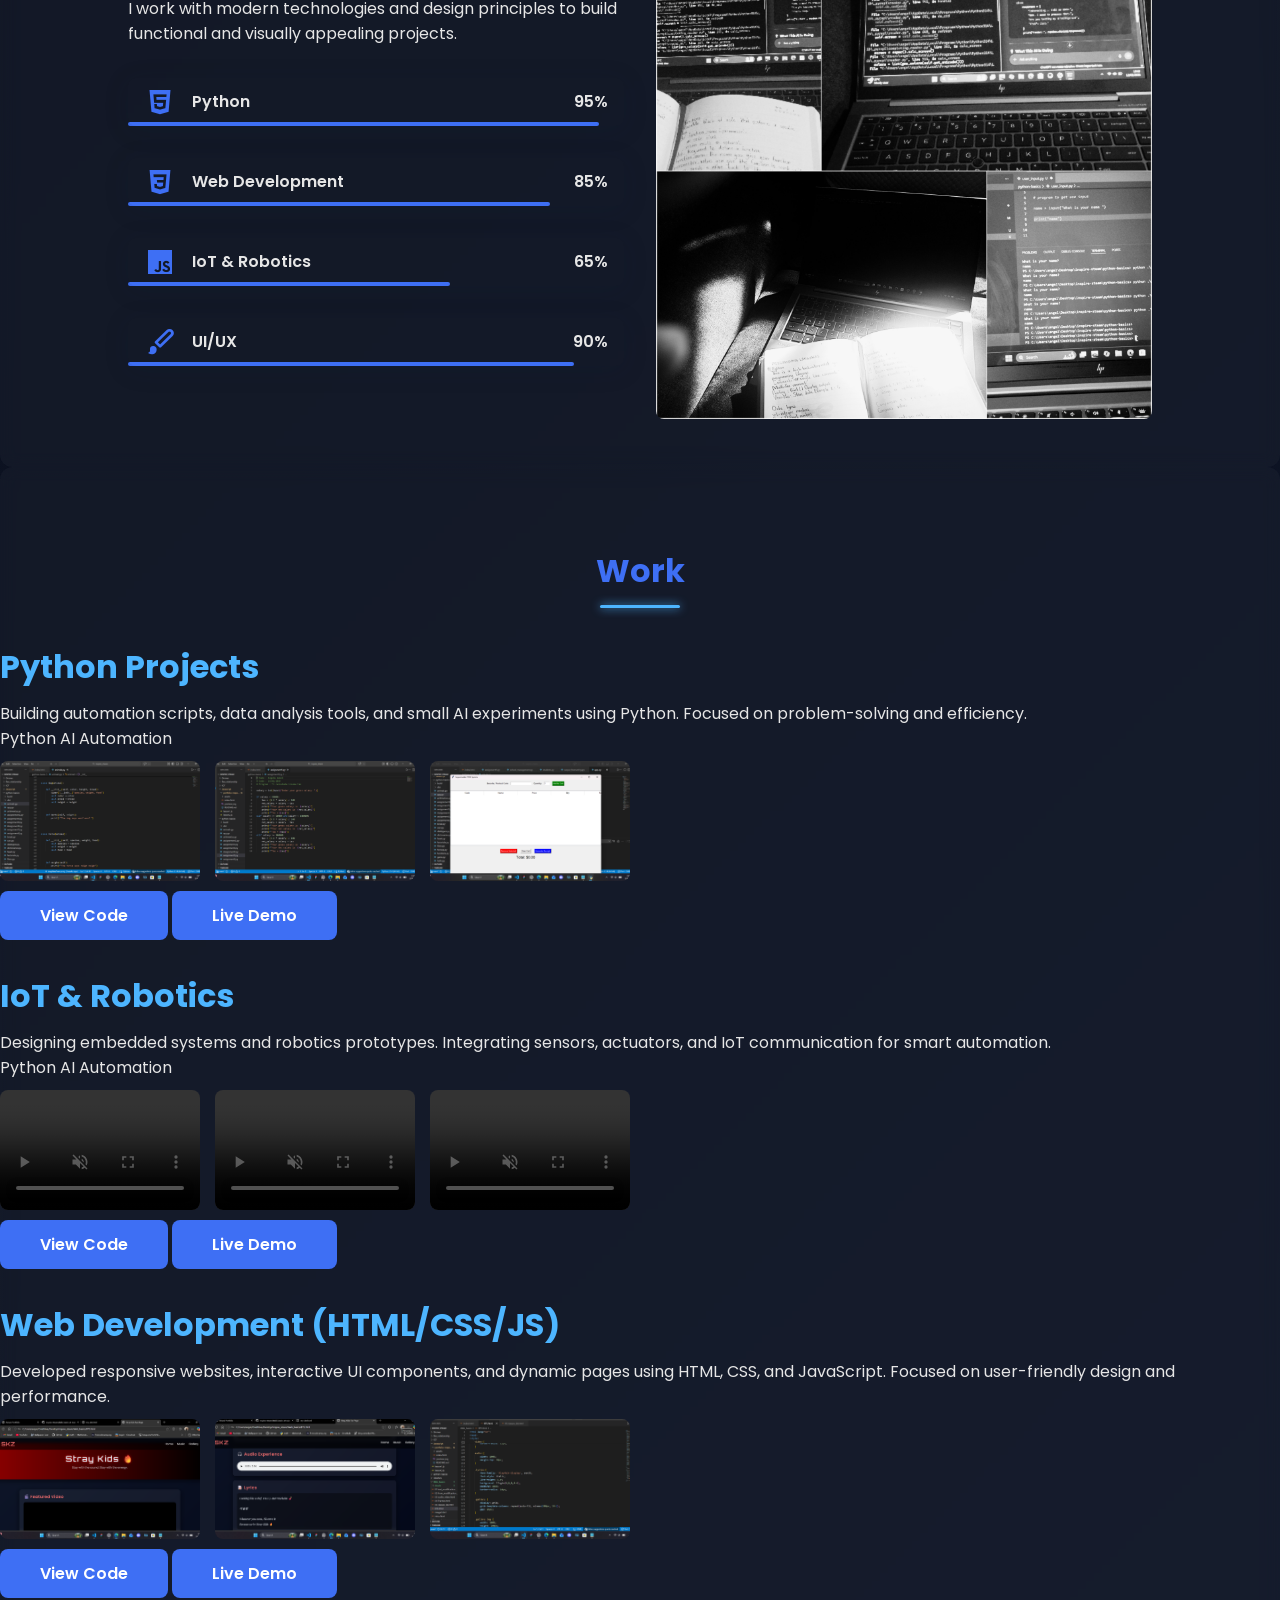
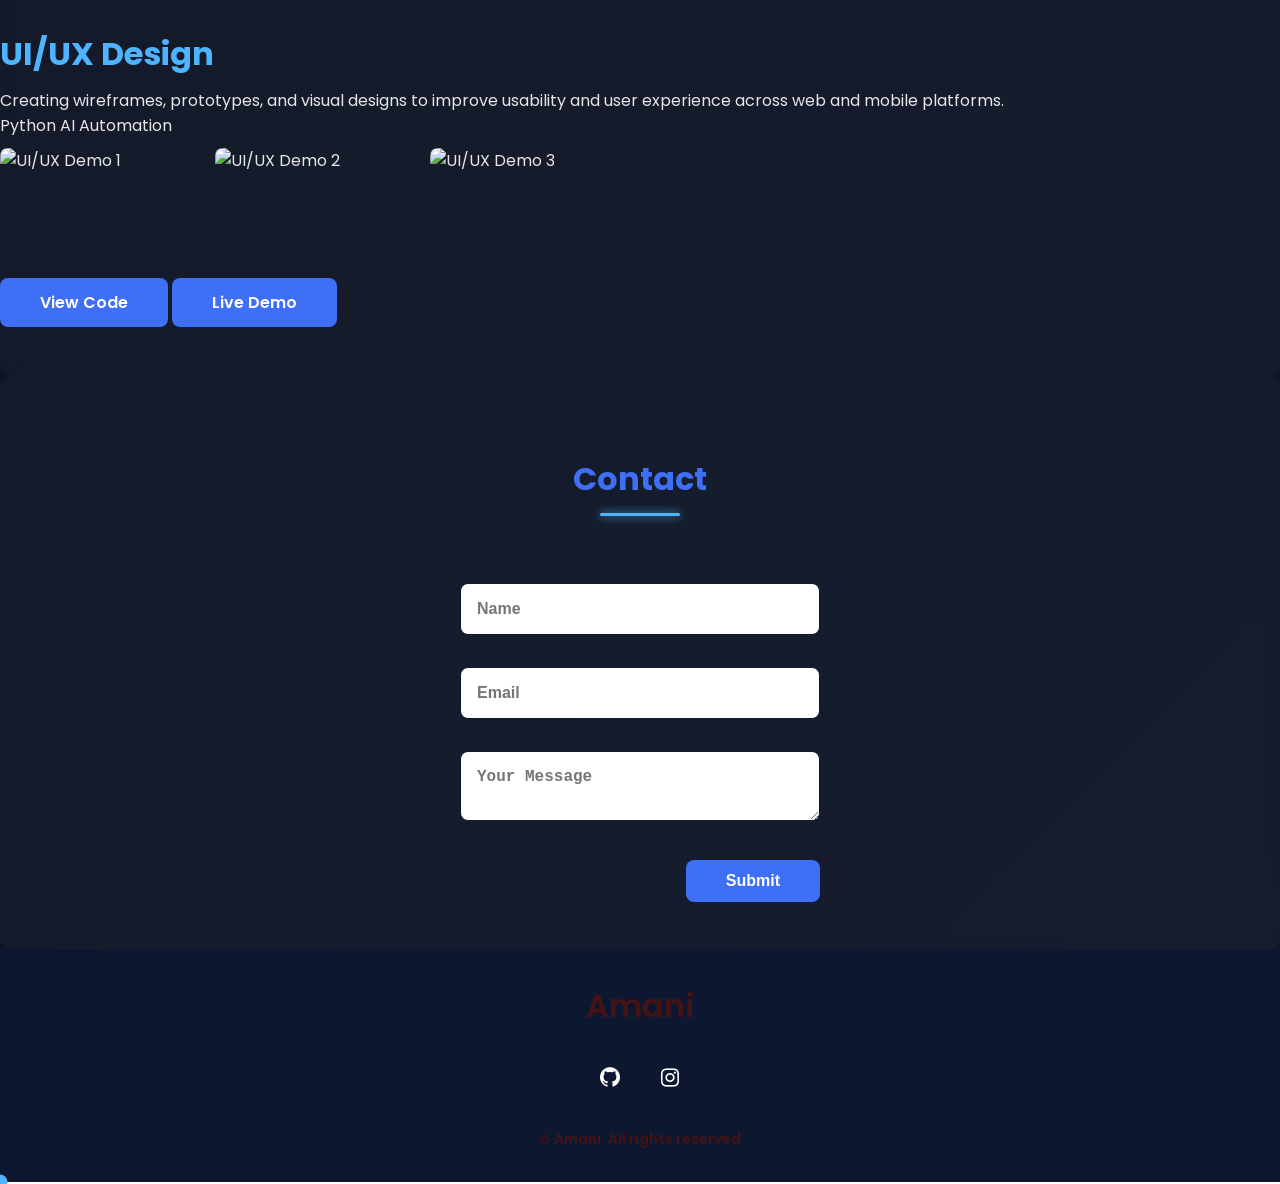
==== commit 09b3f5d0: "Update print statement from 'Hello' to 'Goodbye'" ====
--- a/index.html
+++ b/index.html
@@ -325,10 +325,6 @@
                     <p class="about__text">
                         I am a passionate web designer, developer, and tech enthusiast. I specialize in creating interactive web experiences, designing user interfaces, and exploring projects in Python, IoT, Robotics, and UI/UX design. I combine creativity with technical skills to deliver high-quality projects that solve real-world problems.
                     </p> 
-                    <img 
-                      src="https://github-readme-stats.vercel.app/api?username=angelaaa1ww-prog&show_icons=true&theme=tokyonight" 
-                      alt="GitHub Stats" 
-                      style="width:100%; max-width:400px; margin-top:20px; border-radius:10px;">
                 </div>                                   
             </div>
         </section>
